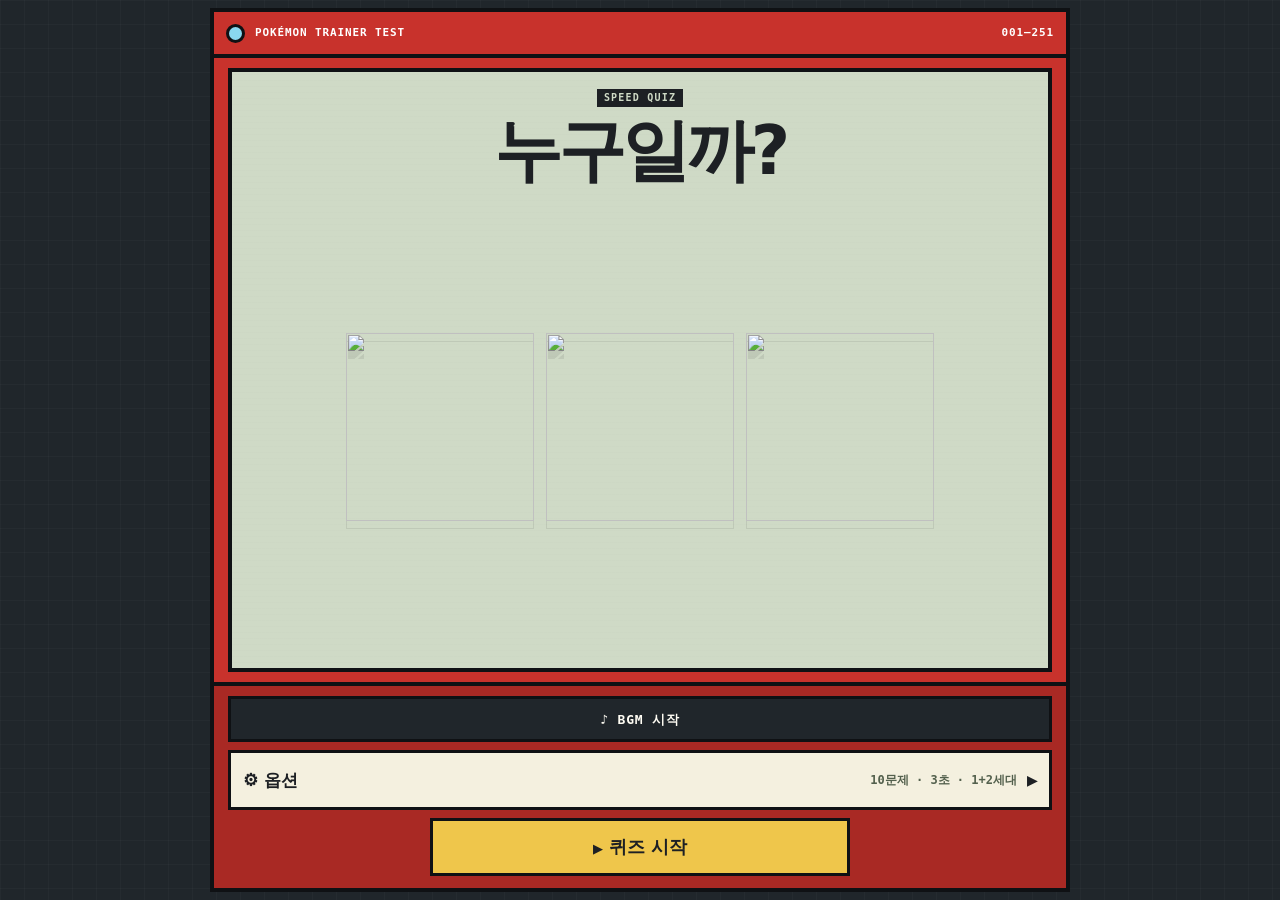
==== pokemon-quiz/index.html @ 943fb033 "Bust cache for collapsed result history" ====
<!doctype html>
<html lang="ko">
<head>
  <meta charset="utf-8" />
  <meta name="viewport" content="width=device-width, initial-scale=1, viewport-fit=cover" />
  <meta name="theme-color" content="#c8322c" />
  <meta name="apple-mobile-web-app-capable" content="yes" />
  <meta name="apple-mobile-web-app-status-bar-style" content="black-translucent" />
  <title>포켓몬 스피드 퀴즈</title>
  <link rel="preconnect" href="https://raw.githubusercontent.com" crossorigin />
  <link rel="stylesheet" href="./styles.css" />
  <style>
    .starter-stage { align-items: center; }
    .starter-stage img,
    .starter-stage .starter-main {
      width: min(28vw, 188px);
      height: min(28vw, 188px);
      max-height: none;
      object-fit: contain;
      object-position: center;
      flex: 0 0 auto;
      transition: opacity .28s ease, transform .28s ease, filter .28s ease;
    }
    .starter-stage img.is-swapping {
      opacity: .12;
      transform: translateY(8px) scale(.86);
      filter: drop-shadow(0 6px 0 rgba(26,32,44,.08));
    }
    .start-copy { padding-bottom: 8px; }

    .title-music-btn {
      width: 100%;
      min-height: 46px;
      margin: 0 0 12px;
      border: 3px solid #0f1114;
      border-radius: 0;
      background: #20262b;
      color: #fffdf4;
      font: 900 13px/1 ui-monospace, SFMono-Regular, Menlo, monospace;
      letter-spacing: .06em;
      cursor: pointer;
    }
    .title-music-btn.playing { background: #2d7045; color: #fff; }

    .game-options {
      border: 3px solid #0f1114;
      background: #f4f0df;
      margin: 0 0 12px;
    }
    .game-options > summary {
      list-style: none;
      min-height: 54px;
      display: grid;
      grid-template-columns: auto 1fr auto;
      align-items: center;
      gap: 10px;
      padding: 10px 12px;
      cursor: pointer;
      user-select: none;
      font-weight: 1000;
    }
    .game-options > summary::-webkit-details-marker { display: none; }
    .option-title { font-size: 17px; }
    .option-current {
      text-align: right;
      font: 900 12px/1.2 ui-monospace, SFMono-Regular, Menlo, monospace;
      color: #53604d;
    }
    .option-chevron {
      font-size: 13px;
      transition: transform .16s ease;
    }
    .game-options[open] .option-chevron { transform: rotate(90deg); }
    .options-body {
      border-top: 3px solid #0f1114;
      padding: 12px;
      background: #a92924;
    }
    .option-group + .option-group { margin-top: 13px; }
    .option-group .menu-label { margin-bottom: 8px; }

    .time-menu,
    .gen-menu {
      display: grid;
      grid-template-columns: repeat(3, 1fr);
      gap: 7px;
    }
    .time-btn,
    .gen-btn {
      min-height: 56px;
      border: 3px solid #0f1114;
      border-radius: 0;
      background: #f4f0df;
      color: #1d2024;
      cursor: pointer;
      font-weight: 900;
    }
    .time-btn strong,
    .gen-btn strong {
      display: block;
      font: 900 21px/1 ui-monospace, SFMono-Regular, Menlo, monospace;
      margin-bottom: 4px;
    }
    .time-btn span,
    .gen-btn span { font-size: 11px; }
    .time-btn.selected,
    .gen-btn.selected { background: #efc64b; }
    .time-btn.selected::before,
    .gen-btn.selected::before { content: "▶"; margin-right: 4px; font-size: 10px; }

    @media (max-width: 520px) {
      .starter-stage img,
      .starter-stage .starter-main {
        width: 29vw;
        height: 29vw;
      }
      .option-current { font-size: 10px; }
      .game-options > summary { padding-inline: 10px; }
      .gen-btn strong { font-size: 18px; }
    }
  </style>
</head>
<body>
  <main id="app" class="game-root">
    <section id="startScreen" class="scene start-scene active" aria-labelledby="gameTitle">
      <div class="start-panel">
        <div class="start-top">
          <span class="status-light" aria-hidden="true"></span>
          <span>POKÉMON TRAINER TEST</span>
          <span>001—251</span>
        </div>

        <div class="start-display">
          <div class="start-copy">
            <span class="eyebrow">SPEED QUIZ</span>
            <h1 id="gameTitle">누구일까?</h1>
          </div>

          <div class="starter-stage" aria-hidden="true">
            <img src="https://raw.githubusercontent.com/PokeAPI/sprites/master/sprites/pokemon/other/official-artwork/1.png" alt="" />
            <img class="starter-main" src="https://raw.githubusercontent.com/PokeAPI/sprites/master/sprites/pokemon/other/official-artwork/25.png" alt="" />
            <img src="https://raw.githubusercontent.com/PokeAPI/sprites/master/sprites/pokemon/other/official-artwork/152.png" alt="" />
          </div>
        </div>

        <div class="start-controls">
          <button id="titleMusicButton" class="title-music-btn" type="button" aria-pressed="false">♪ BGM 시작</button>

          <details id="gameOptions" class="game-options">
            <summary>
              <span class="option-title">⚙ 옵션</span>
              <span id="optionSummaryText" class="option-current">10문제 · 3초 · 1+2세대</span>
              <span class="option-chevron" aria-hidden="true">▶</span>
            </summary>

            <div class="options-body">
              <div class="option-group">
                <div class="menu-label">문제 수</div>
                <div id="countButtons" class="count-menu" role="radiogroup" aria-label="문제 수 선택">
                  <button class="count-btn" data-count="5" role="radio" aria-checked="false"><span>05</span>문제</button>
                  <button class="count-btn selected" data-count="10" role="radio" aria-checked="true"><span>10</span>문제</button>
                  <button class="count-btn" data-count="20" role="radio" aria-checked="false"><span>20</span>문제</button>
                  <button class="count-btn" data-count="30" role="radio" aria-checked="false"><span>30</span>문제</button>
                </div>
              </div>

              <div class="option-group">
                <div class="menu-label">제한 시간</div>
                <div id="timeButtons" class="time-menu" role="radiogroup" aria-label="문제당 제한 시간 선택">
                  <button class="time-btn selected" data-time="3" role="radio" aria-checked="true"><strong>03</strong><span>SEC</span></button>
                  <button class="time-btn" data-time="5" role="radio" aria-checked="false"><strong>05</strong><span>SEC</span></button>
                  <button class="time-btn" data-time="10" role="radio" aria-checked="false"><strong>10</strong><span>SEC</span></button>
                </div>
              </div>

              <div class="option-group">
                <div class="menu-label">출제 세대</div>
                <div id="generationButtons" class="gen-menu" role="radiogroup" aria-label="포켓몬 세대 선택">
                  <button class="gen-btn" data-gen="gen1" role="radio" aria-checked="false"><strong>1세대</strong><span>001—151</span></button>
                  <button class="gen-btn" data-gen="gen2" role="radio" aria-checked="false"><strong>2세대</strong><span>152—251</span></button>
                  <button class="gen-btn selected" data-gen="all" role="radio" aria-checked="true"><strong>전체</strong><span>001—251</span></button>
                </div>
              </div>
            </div>
          </details>

          <button id="startButton" class="start-btn"><span class="cursor">▶</span> 퀴즈 시작</button>
        </div>
      </div>
    </section>

    <section id="quizScreen" class="scene quiz-scene" aria-label="포켓몬 퀴즈">
      <div class="game-frame">
        <header class="hud">
          <button id="homeButton" class="hud-btn" aria-label="처음 화면으로">HOME</button>
          <div class="hud-center">
            <span class="hud-label">QUESTION</span>
            <strong><span id="questionNow">1</span>/<span id="questionTotal">10</span></strong>
          </div>
          <div class="hud-score">
            <span class="hud-label">SCORE</span>
            <strong id="scoreText">0</strong>
          </div>
          <button id="soundButton" class="hud-btn sound" aria-label="소리 끄기">♪ ON</button>
        </header>

        <div class="progress-line" aria-hidden="true"><div id="progressBar" class="progress-fill"></div></div>

        <div id="battleField" class="battle-stage">
          <div class="streak-line">STREAK <strong id="streakText">0</strong></div>

          <div id="pokemonCard" class="pokemon-stage" aria-live="polite">
            <div class="scan-grid" aria-hidden="true"></div>
            <div id="loadingBadge" class="loading-badge">SEARCHING...</div>
            <img id="pokemonImage" alt="문제 포켓몬" draggable="false" />
            <div id="sparkLayer" class="spark-layer" aria-hidden="true"></div>
            <div id="feedbackStamp" class="feedback-stamp" aria-live="assertive"></div>
          </div>

          <div class="timer-panel" aria-label="남은 시간">
            <span class="timer-caption">TIME</span>
            <div class="timer-track"><div id="timerBar" class="timer-bar"></div></div>
            <span id="timerNumber" class="timer-number" aria-live="off">3</span>
          </div>

          <div class="command-box">
            <div id="messageLine" class="message-line" aria-live="polite">포켓몬의 이름은?</div>
            <div id="answers" class="answer-menu" aria-label="정답 보기"></div>
          </div>
        </div>
      </div>
    </section>

    <section id="resultScreen" class="scene result-scene" aria-labelledby="resultTitle">
      <div class="result-panel">
        <div class="result-header">POKÉMON TRAINER TEST / RESULT</div>
        <div class="result-screen">
          <div id="resultBadge" class="result-rank">ACE TRAINER</div>
          <h2 id="resultTitle">퀴즈 완료!</h2>
          <div class="result-score"><strong id="finalScore">0</strong><span id="finalTotal">/10</span></div>
          <p id="resultMessage"></p>
          <div class="result-stats">
            <div><span>정답률</span><strong id="accuracyText">0%</strong></div>
            <div><span>최고 연속</span><strong id="bestStreakText">0</strong></div>
          </div>
        </div>
        <div class="result-actions">
          <button id="retryButton" class="menu-action primary"><span>▶</span> 한 번 더</button>
          <button id="changeCountButton" class="menu-action">옵션 바꾸기</button>
        </div>
      </div>
    </section>
  </main>

  <script src="./app.js"></script>
  <script src="./timer-config.js?v=1"></script>
  <script src="./image-load-fix.js?v=1"></script>
  <script src="./generation-config.js?v=4"></script>
  <script src="./viewport-fix.js?v=5"></script>
  <script src="./gesture-lock.js?v=2"></script>
  <script src="./result-history.js?v=2"></script>
  <script src="./sound-engine.js?v=3"></script>
  <script>
    (() => {
      const startScreen = document.getElementById('startScreen');
      const slots = [...document.querySelectorAll('.starter-stage img')];
      const base = 'https://raw.githubusercontent.com/PokeAPI/sprites/master/sprites/pokemon/other/official-artwork/';
      const spriteBase = 'https://raw.githubusercontent.com/PokeAPI/sprites/master/sprites/pokemon/';
      const pool = Array.from({ length: 251 }, (_, i) => i + 1);
      let deck = [];
      let cursor = 0;
      let slotIndex = 0;

      const shuffle = items => {
        const arr = [...items];
        for (let i = arr.length - 1; i > 0; i -= 1) {
          const j = Math.floor(Math.random() * (i + 1));
          [arr[i], arr[j]] = [arr[j], arr[i]];
        }
        return arr;
      };

      const refill = () => { deck = shuffle(pool); cursor = 0; };
      const nextId = excluded => {
        if (!deck.length || cursor >= deck.length) refill();
        for (let tries = 0; tries < 502; tries += 1) {
          if (cursor >= deck.length) refill();
          const id = deck[cursor++];
          if (!excluded.includes(id)) return id;
        }
        return pool.find(id => !excluded.includes(id)) || 25;
      };

      const applyPokemon = (img, id) => {
        img.dataset.pokemonId = String(id);
        img.dataset.fallback = '0';
        img.src = `${base}${id}.png`;
        img.onerror = () => {
          if (img.dataset.fallback === '1') return;
          img.dataset.fallback = '1';
          img.src = `${spriteBase}${id}.png`;
        };
      };

      refill();
      const initial = [];
      slots.forEach(img => {
        const id = nextId(initial);
        initial.push(id);
        applyPokemon(img, id);
      });

      setInterval(() => {
        if (!startScreen.classList.contains('active') || !slots.length) return;
        const img = slots[slotIndex % slots.length];
        slotIndex += 1;
        const excluded = slots.filter(slot => slot !== img).map(slot => Number(slot.dataset.pokemonId || 0));
        const id = nextId(excluded);
        img.classList.add('is-swapping');
        setTimeout(() => applyPokemon(img, id), 170);
        setTimeout(() => img.classList.remove('is-swapping'), 430);
      }, 2200);
    })();
  </script>
</body>
</html>
---- pokemon-quiz/styles.css ----
:root {
  --red: #c8322c;
  --red-dark: #8d221e;
  --ink: #1d2024;
  --cream: #f4f0df;
  --screen: #cfdac6;
  --screen-dark: #53604d;
  --yellow: #efc64b;
  --green: #2d7045;
  --blue: #315f91;
  --white: #fffdf4;
}

* { box-sizing: border-box; -webkit-tap-highlight-color: transparent; }
html, body { margin: 0; min-height: 100%; }
body {
  background: #1e2328;
  color: var(--ink);
  font-family: "Apple SD Gothic Neo", "Noto Sans KR", system-ui, -apple-system, sans-serif;
  overflow-x: hidden;
  overscroll-behavior: none;
}
button { font: inherit; }
button:focus-visible { outline: 3px solid var(--yellow); outline-offset: 3px; }

.game-root {
  min-height: 100dvh;
  display: grid;
  place-items: center;
  padding: max(10px, env(safe-area-inset-top)) 10px max(10px, env(safe-area-inset-bottom));
  background:
    linear-gradient(rgba(255,255,255,.025) 1px, transparent 1px),
    linear-gradient(90deg, rgba(255,255,255,.025) 1px, transparent 1px),
    #20262b;
  background-size: 24px 24px;
}

.scene { width: min(100%, 900px); display: none; }
.scene.active { display: block; animation: sceneIn .16s ease-out both; }
@keyframes sceneIn { from { opacity: 0; transform: translateY(4px); } to { opacity: 1; transform: none; } }

.start-panel,
.result-panel,
.game-frame {
  border: 4px solid #0f1114;
  background: var(--red);
  box-shadow: 0 8px 0 #0f1114;
}

.start-top,
.result-header {
  min-height: 46px;
  padding: 9px 12px;
  display: grid;
  grid-template-columns: auto 1fr auto;
  align-items: center;
  gap: 10px;
  border-bottom: 4px solid #0f1114;
  color: #fff;
  font: 800 11px/1.2 ui-monospace, SFMono-Regular, Menlo, monospace;
  letter-spacing: .08em;
}
.status-light { width: 19px; height: 19px; border: 3px solid #0f1114; border-radius: 50%; background: #8ad7ef; }

.start-display {
  margin: 14px;
  border: 4px solid #0f1114;
  background: var(--screen);
  position: relative;
  overflow: hidden;
}
.start-display::after,
.pokemon-stage::after,
.result-screen::after {
  content: "";
  position: absolute;
  inset: 0;
  pointer-events: none;
  opacity: .17;
  background: repeating-linear-gradient(0deg, transparent 0 5px, rgba(29,32,36,.12) 6px);
}

.start-copy { position: relative; z-index: 1; text-align: center; padding: 22px 16px 0; }
.eyebrow {
  display: inline-block;
  padding: 4px 7px;
  background: var(--ink);
  color: var(--screen);
  font: 900 10px/1 ui-monospace, SFMono-Regular, Menlo, monospace;
  letter-spacing: .12em;
}
.start-copy h1 { margin: 11px 0 4px; font-size: clamp(40px, 8vw, 68px); line-height: .98; letter-spacing: -.055em; }
.start-copy p { margin: 7px 0 0; font-size: clamp(15px, 2.8vw, 19px); }
.start-copy strong { color: var(--red-dark); }

.starter-stage {
  position: relative;
  z-index: 1;
  height: clamp(170px, 30vw, 245px);
  display: flex;
  align-items: end;
  justify-content: center;
  gap: clamp(0px, 1.5vw, 12px);
  padding: 0 8px 8px;
}
.starter-stage img { width: min(25vw, 170px); max-height: 180px; object-fit: contain; filter: drop-shadow(0 8px 0 rgba(29,32,36,.09)); }
.starter-stage .starter-main { width: min(31vw, 205px); max-height: 215px; }

.start-controls { border-top: 4px solid #0f1114; background: #a92924; padding: 14px; }
.menu-label { color: #fff; font-weight: 900; margin-bottom: 9px; }
.count-menu { display: grid; grid-template-columns: repeat(4, 1fr); gap: 7px; }
.count-btn {
  min-height: 60px;
  border: 3px solid #0f1114;
  border-radius: 0;
  background: var(--cream);
  box-shadow: none;
  color: var(--ink);
  cursor: pointer;
  font-weight: 900;
}
.count-btn span { display: block; font: 900 23px/1 ui-monospace, SFMono-Regular, Menlo, monospace; margin-bottom: 3px; }
.count-btn.selected { background: var(--yellow); }
.count-btn.selected::before { content: "▶"; margin-right: 4px; font-size: 10px; }

.start-btn,
.menu-action {
  min-height: 58px;
  border: 3px solid #0f1114;
  border-radius: 0;
  background: var(--cream);
  color: var(--ink);
  cursor: pointer;
  font-weight: 1000;
}
.start-btn { width: min(100%, 420px); display: block; margin: 14px auto 0; background: var(--yellow); font-size: 18px; }
.cursor { font-size: 12px; }

.quiz-scene { width: min(100%, 860px); }
.game-frame { padding: 9px; background: #b92e29; }
.hud {
  display: grid;
  grid-template-columns: 72px 1fr 92px 70px;
  gap: 6px;
  align-items: stretch;
}
.hud-btn,
.hud-center,
.hud-score {
  min-height: 44px;
  border: 3px solid #0f1114;
  background: var(--cream);
  color: var(--ink);
}
.hud-btn { cursor: pointer; font: 900 10px/1 ui-monospace, SFMono-Regular, Menlo, monospace; }
.hud-center,
.hud-score { display: flex; align-items: center; justify-content: space-between; padding: 5px 8px; gap: 8px; }
.hud-label { font: 900 8px/1 ui-monospace, SFMono-Regular, Menlo, monospace; letter-spacing: .08em; opacity: .7; }
.hud-center strong,
.hud-score strong { font: 900 18px/1 ui-monospace, SFMono-Regular, Menlo, monospace; }

.progress-line { height: 8px; border: 3px solid #0f1114; border-top: 0; background: #fff; overflow: hidden; }
.progress-fill { height: 100%; width: 0; background: var(--yellow); transition: width .14s linear; }

.battle-stage {
  position: relative;
  border: 4px solid #0f1114;
  border-top: 0;
  background: var(--cream);
  padding: 10px;
  overflow: hidden;
}
.battle-stage.question-in::before {
  content: "";
  position: absolute;
  z-index: 20;
  inset: 0;
  background: var(--screen);
  pointer-events: none;
  animation: questionWipe .22s steps(3, end) forwards;
}
@keyframes questionWipe { from { transform: translateX(0); } to { transform: translateX(105%); } }
.streak-line { font: 900 10px/1 ui-monospace, SFMono-Regular, Menlo, monospace; letter-spacing: .09em; margin: 0 0 6px; }
.streak-line strong { font-size: 15px; }

.pokemon-stage {
  position: relative;
  height: clamp(330px, 51vh, 510px);
  border: 4px solid #0f1114;
  background: var(--screen);
  overflow: hidden;
  display: grid;
  place-items: center;
}
.scan-grid {
  position: absolute;
  inset: 0;
  background-image:
    linear-gradient(rgba(83,96,77,.11) 1px, transparent 1px),
    linear-gradient(90deg, rgba(83,96,77,.11) 1px, transparent 1px);
  background-size: 32px 32px;
}
.scan-grid::before,
.scan-grid::after {
  content: "";
  position: absolute;
  width: 30px;
  height: 30px;
  border-color: var(--screen-dark);
  opacity: .6;
}
.scan-grid::before { left: 13px; top: 13px; border-left: 3px solid; border-top: 3px solid; }
.scan-grid::after { right: 13px; bottom: 13px; border-right: 3px solid; border-bottom: 3px solid; }

#pokemonImage {
  position: relative;
  z-index: 2;
  width: min(88%, 475px);
  height: 94%;
  object-fit: contain;
  opacity: 0;
  transform: translateY(14px) scale(.68);
  transform-origin: 50% 78%;
  filter: drop-shadow(0 15px 0 rgba(29,32,36,.08));
  user-select: none;
}
#pokemonImage.ready { animation: pokemonEnter .26s cubic-bezier(.2,1.15,.35,1) forwards; }
@keyframes pokemonEnter { 65% { opacity: 1; transform: translateY(-4px) scale(1.04); } 100% { opacity: 1; transform: none; } }

.loading-badge {
  position: absolute;
  z-index: 4;
  padding: 7px 9px;
  border: 2px solid #0f1114;
  background: var(--cream);
  font: 900 10px/1 ui-monospace, SFMono-Regular, Menlo, monospace;
  letter-spacing: .08em;
}
.loading-badge.hidden { display: none; }

.feedback-stamp {
  position: absolute;
  z-index: 7;
  left: 50%; top: 50%;
  opacity: 0;
  transform: translate(-50%,-50%) scale(.82);
  border: 4px solid currentColor;
  background: var(--cream);
  padding: 9px 15px;
  font-size: clamp(28px, 7vw, 50px);
  font-weight: 1000;
  white-space: nowrap;
}
.feedback-stamp.show { animation: feedbackPop .16s ease-out forwards; }
.feedback-stamp.correct { color: var(--green); }
.feedback-stamp.wrong { color: var(--red-dark); }
@keyframes feedbackPop { to { opacity: 1; transform: translate(-50%,-50%) scale(1); } }

.spark-layer { position: absolute; z-index: 6; inset: 0; pointer-events: none; }
.spark-layer.show::before,
.spark-layer.show::after {
  content: "✦  ✧  ✦";
  position: absolute;
  left: 50%; top: 42%;
  color: #fff8a6;
  font-size: clamp(34px, 8vw, 66px);
  letter-spacing: .35em;
  text-shadow: 2px 2px 0 var(--green);
  animation: spark .45s ease-out forwards;
}
.spark-layer.show::after { top: 58%; transform: translateX(-50%) rotate(180deg); animation-delay: .05s; }
@keyframes spark { from { opacity: 0; transform: translate(-50%,-50%) scale(.55) rotate(-7deg); } 45% { opacity: 1; } to { opacity: 0; transform: translate(-50%,-50%) scale(1.18) rotate(4deg); } }

.timer-panel { display: grid; grid-template-columns: 42px 1fr; gap: 7px; align-items: center; margin: 8px 0; }
.timer-caption { font: 900 9px/1 ui-monospace, SFMono-Regular, Menlo, monospace; letter-spacing: .08em; }
.timer-track { height: 16px; border: 3px solid #0f1114; background: #fff; overflow: hidden; }
.timer-bar { width: 100%; height: 100%; transform-origin: left; background: var(--green); }
.timer-bar.running { animation: timerDrain 3s linear forwards; }
.timer-bar.danger { background: var(--red); }
@keyframes timerDrain { from { transform: scaleX(1); } to { transform: scaleX(0); } }
.timer-number { position: absolute; width: 1px; height: 1px; overflow: hidden; clip: rect(0 0 0 0); clip-path: inset(50%); white-space: nowrap; }

.command-box { border: 4px solid #0f1114; background: #f8f4e6; }
.message-line {
  min-height: 39px;
  display: flex;
  align-items: center;
  padding: 7px 10px;
  border-bottom: 3px solid #0f1114;
  font-weight: 900;
  font-size: 14px;
}
.message-line.answer-reveal { color: var(--red-dark); }
.answer-menu { display: grid; grid-template-columns: repeat(2, 1fr); }
.answer-btn {
  position: relative;
  min-height: 66px;
  border: 0;
  border-right: 2px solid #0f1114;
  border-bottom: 2px solid #0f1114;
  border-radius: 0;
  background: #fffdf4;
  color: var(--ink);
  cursor: pointer;
  text-align: left;
  padding: 10px 12px 10px 48px;
  font-size: clamp(17px, 3.8vw, 23px);
  font-weight: 1000;
}
.answer-btn:nth-child(even) { border-right: 0; }
.answer-btn:nth-last-child(-n+2) { border-bottom: 0; }
.answer-btn::before {
  content: attr(data-key);
  position: absolute;
  left: 11px; top: 50%;
  transform: translateY(-50%);
  width: 25px; height: 25px;
  display: grid; place-items: center;
  border: 2px solid #0f1114;
  background: var(--cream);
  font: 900 11px/1 ui-monospace, SFMono-Regular, Menlo, monospace;
}
.answer-btn:not(:disabled):active,
.answer-btn.hovered { background: var(--yellow); }
.answer-btn:not(:disabled)::after { content: ""; }
.answer-btn:disabled { cursor: default; }
.answer-btn.correct { background: #d6eadb; }
.answer-btn.correct::before { background: var(--green); color: #fff; }
.answer-btn.wrong { background: #f2d5d1; }
.answer-btn.wrong::before { background: var(--red); color: #fff; }
.answer-btn.dimmed { color: #7d807f; background: #ece9df; }

.result-panel { max-width: 650px; margin: auto; }
.result-header { display: block; text-align: center; }
.result-screen {
  position: relative;
  margin: 14px;
  border: 4px solid #0f1114;
  background: var(--screen);
  padding: 30px 18px;
  text-align: center;
  overflow: hidden;
}
.result-rank { position: relative; z-index: 1; display: inline-block; padding: 5px 8px; background: var(--ink); color: var(--screen); font: 900 10px/1 ui-monospace, SFMono-Regular, Menlo, monospace; letter-spacing: .08em; }
.result-screen h2 { position: relative; z-index: 1; margin: 15px 0 5px; font-size: clamp(30px, 7vw, 48px); }
.result-score { position: relative; z-index: 1; display: flex; justify-content: center; align-items: baseline; gap: 6px; }
.result-score strong { color: var(--red-dark); font-size: clamp(64px, 17vw, 96px); line-height: 1; }
.result-score span { font-size: 22px; font-weight: 900; }
.result-screen p { position: relative; z-index: 1; font-weight: 800; }
.result-stats { position: relative; z-index: 1; display: grid; grid-template-columns: 1fr 1fr; border: 3px solid #0f1114; margin-top: 20px; background: rgba(255,255,255,.25); }
.result-stats > div { padding: 12px; }
.result-stats > div + div { border-left: 2px solid #0f1114; }
.result-stats span { display: block; font-size: 11px; font-weight: 800; }
.result-stats strong { display: block; font-size: 25px; margin-top: 3px; }
.result-actions { border-top: 4px solid #0f1114; background: #a92924; padding: 14px; display: grid; grid-template-columns: 1fr 1fr; gap: 8px; }
.menu-action.primary { background: var(--yellow); }

@media (max-width: 620px) {
  .game-root { padding-left: 0; padding-right: 0; }
  .scene { width: 100%; }
  .start-panel, .result-panel, .game-frame { border-left-width: 0; border-right-width: 0; box-shadow: none; }
  .hud { grid-template-columns: 58px 1fr 74px 58px; gap: 4px; }
  .hud-btn { font-size: 8px; }
  .hud-label { font-size: 7px; }
  .hud-center strong, .hud-score strong { font-size: 16px; }
  .battle-stage { padding: 7px; }
  .pokemon-stage { height: clamp(320px, 49vh, 445px); }
  #pokemonImage { width: 95%; height: 94%; }
  .answer-btn { min-height: 64px; padding-left: 43px; }
}

@media (max-width: 390px) {
  .count-menu { grid-template-columns: repeat(2, 1fr); }
  .pokemon-stage { height: 305px; }
  .answer-menu { grid-template-columns: 1fr; }
  .answer-btn { border-right: 0; border-bottom: 2px solid #0f1114 !important; }
  .answer-btn:last-child { border-bottom: 0 !important; }
}

@media (min-width: 900px) and (orientation: landscape) {
  .quiz-scene { max-width: 1000px; }
  .battle-stage {
    display: grid;
    grid-template-columns: minmax(0, 1.15fr) minmax(330px, .85fr);
    grid-template-rows: auto auto 1fr;
    gap: 8px 10px;
  }
  .streak-line { grid-column: 1 / 3; }
  .pokemon-stage { grid-column: 1; grid-row: 2 / 4; height: min(68vh, 610px); }
  .timer-panel { grid-column: 2; grid-row: 2; margin: 0; }
  .command-box { grid-column: 2; grid-row: 3; align-self: stretch; display: grid; grid-template-rows: auto 1fr; }
  .answer-menu { grid-template-columns: 1fr; }
  .answer-btn { border-right: 0; border-bottom: 2px solid #0f1114 !important; }
  .answer-btn:last-child { border-bottom: 0 !important; }
}
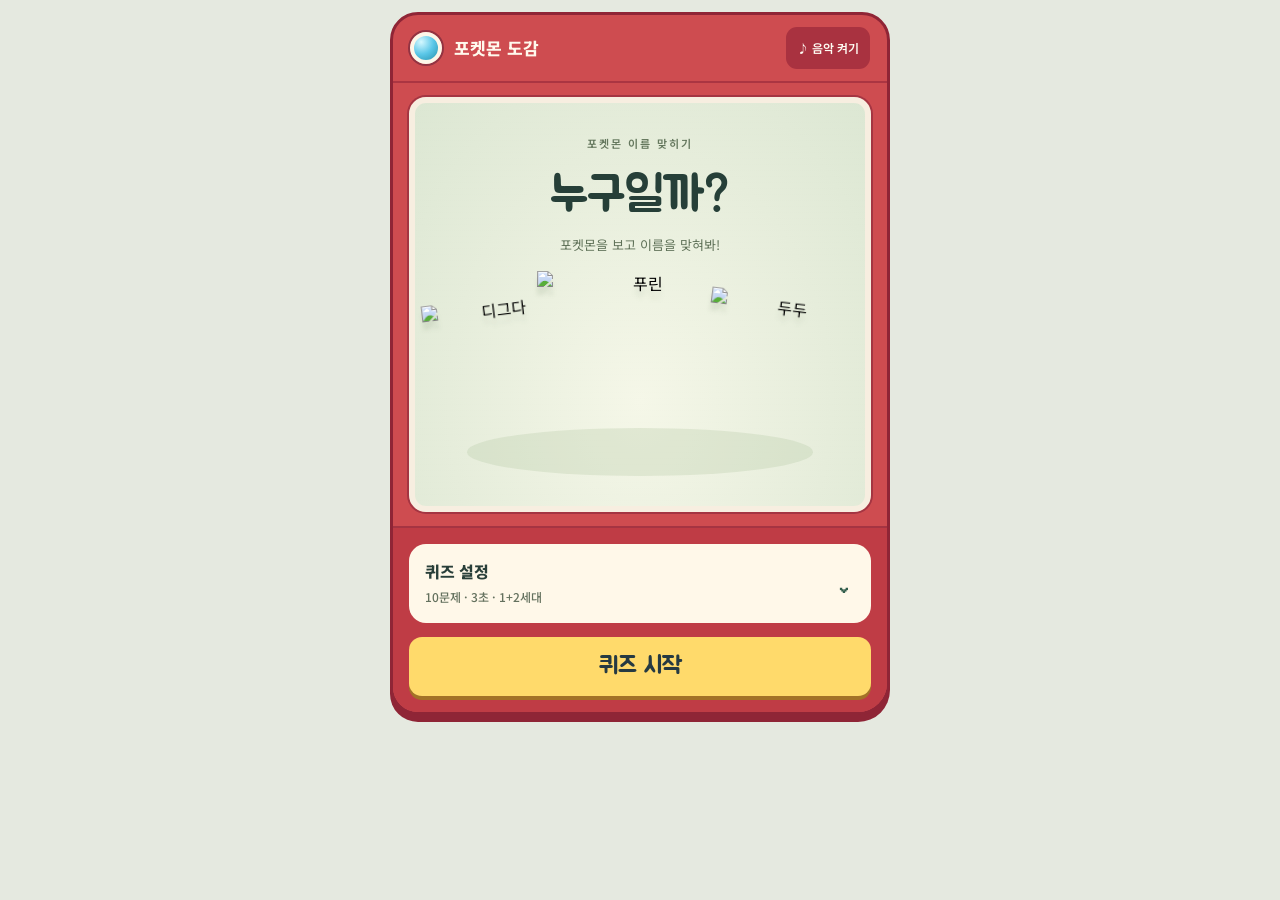
==== commit 7999edbc: "Apply approved Pokédex quiz design and result review flow" ====
--- a/pokemon-quiz/index.html
+++ b/pokemon-quiz/index.html
@@ -1,190 +1,82 @@
 <!doctype html>
 <html lang="ko">
 <head>
-  <meta charset="utf-8" />
-  <meta name="viewport" content="width=device-width, initial-scale=1, viewport-fit=cover" />
-  <meta name="theme-color" content="#c8322c" />
-  <meta name="apple-mobile-web-app-capable" content="yes" />
-  <meta name="apple-mobile-web-app-status-bar-style" content="black-translucent" />
-  <title>포켓몬 스피드 퀴즈</title>
-  <link rel="preconnect" href="https://raw.githubusercontent.com" crossorigin />
-  <link rel="stylesheet" href="./styles.css" />
-  <style>
-    .starter-stage { align-items: center; }
-    .starter-stage img,
-    .starter-stage .starter-main {
-      width: min(28vw, 188px);
-      height: min(28vw, 188px);
-      max-height: none;
-      object-fit: contain;
-      object-position: center;
-      flex: 0 0 auto;
-      transition: opacity .28s ease, transform .28s ease, filter .28s ease;
-    }
-    .starter-stage img.is-swapping {
-      opacity: .12;
-      transform: translateY(8px) scale(.86);
-      filter: drop-shadow(0 6px 0 rgba(26,32,44,.08));
-    }
-    .start-copy { padding-bottom: 8px; }
-
-    .title-music-btn {
-      width: 100%;
-      min-height: 46px;
-      margin: 0 0 12px;
-      border: 3px solid #0f1114;
-      border-radius: 0;
-      background: #20262b;
-      color: #fffdf4;
-      font: 900 13px/1 ui-monospace, SFMono-Regular, Menlo, monospace;
-      letter-spacing: .06em;
-      cursor: pointer;
-    }
-    .title-music-btn.playing { background: #2d7045; color: #fff; }
-
-    .game-options {
-      border: 3px solid #0f1114;
-      background: #f4f0df;
-      margin: 0 0 12px;
-    }
-    .game-options > summary {
-      list-style: none;
-      min-height: 54px;
-      display: grid;
-      grid-template-columns: auto 1fr auto;
-      align-items: center;
-      gap: 10px;
-      padding: 10px 12px;
-      cursor: pointer;
-      user-select: none;
-      font-weight: 1000;
-    }
-    .game-options > summary::-webkit-details-marker { display: none; }
-    .option-title { font-size: 17px; }
-    .option-current {
-      text-align: right;
-      font: 900 12px/1.2 ui-monospace, SFMono-Regular, Menlo, monospace;
-      color: #53604d;
-    }
-    .option-chevron {
-      font-size: 13px;
-      transition: transform .16s ease;
-    }
-    .game-options[open] .option-chevron { transform: rotate(90deg); }
-    .options-body {
-      border-top: 3px solid #0f1114;
-      padding: 12px;
-      background: #a92924;
-    }
-    .option-group + .option-group { margin-top: 13px; }
-    .option-group .menu-label { margin-bottom: 8px; }
-
-    .time-menu,
-    .gen-menu {
-      display: grid;
-      grid-template-columns: repeat(3, 1fr);
-      gap: 7px;
-    }
-    .time-btn,
-    .gen-btn {
-      min-height: 56px;
-      border: 3px solid #0f1114;
-      border-radius: 0;
-      background: #f4f0df;
-      color: #1d2024;
-      cursor: pointer;
-      font-weight: 900;
-    }
-    .time-btn strong,
-    .gen-btn strong {
-      display: block;
-      font: 900 21px/1 ui-monospace, SFMono-Regular, Menlo, monospace;
-      margin-bottom: 4px;
-    }
-    .time-btn span,
-    .gen-btn span { font-size: 11px; }
-    .time-btn.selected,
-    .gen-btn.selected { background: #efc64b; }
-    .time-btn.selected::before,
-    .gen-btn.selected::before { content: "▶"; margin-right: 4px; font-size: 10px; }
-
-    @media (max-width: 520px) {
-      .starter-stage img,
-      .starter-stage .starter-main {
-        width: 29vw;
-        height: 29vw;
-      }
-      .option-current { font-size: 10px; }
-      .game-options > summary { padding-inline: 10px; }
-      .gen-btn strong { font-size: 18px; }
-    }
-  </style>
+  <meta charset="utf-8">
+  <meta name="viewport" content="width=device-width, initial-scale=1, viewport-fit=cover">
+  <meta name="theme-color" content="#c74248">
+  <meta name="apple-mobile-web-app-capable" content="yes">
+  <meta name="apple-mobile-web-app-status-bar-style" content="default">
+  <meta name="description" content="1·2세대 포켓몬 사진을 보고 이름을 맞히는 포켓몬 도감 퀴즈.">
+  <title>누구일까? · 포켓몬 도감 퀴즈</title>
+  <link rel="preconnect" href="https://fonts.googleapis.com">
+  <link rel="preconnect" href="https://fonts.gstatic.com" crossorigin>
+  <link rel="preconnect" href="https://cdn.jsdelivr.net" crossorigin>
+  <link rel="stylesheet" href="./pokedex.css?v=20261017">
 </head>
 <body>
+  <!-- POKEDEX_UI_20261017 -->
   <main id="app" class="game-root">
     <section id="startScreen" class="scene start-scene active" aria-labelledby="gameTitle">
       <div class="start-panel">
-        <div class="start-top">
-          <span class="status-light" aria-hidden="true"></span>
-          <span>POKÉMON TRAINER TEST</span>
-          <span>001—251</span>
-        </div>
+        <div class="start-top"><span class="status-light" aria-hidden="true"></span><span class="dex-brand">포켓몬 도감</span><button id="titleMusicButton" class="cursor-interaction title-music-btn" type="button" aria-pressed="false">♪ 음악 켜기</button></div>
 
         <div class="start-display">
           <div class="start-copy">
-            <span class="eyebrow">SPEED QUIZ</span>
-            <h1 id="gameTitle">누구일까?</h1>
+            <span class="eyebrow">포켓몬 이름 맞히기</span>
+            <h1 id="gameTitle">누구일까?</h1><p>포켓몬을 보고 이름을 맞혀봐!</p>
           </div>
 
-          <div class="starter-stage" aria-hidden="true">
-            <img src="https://raw.githubusercontent.com/PokeAPI/sprites/master/sprites/pokemon/other/official-artwork/1.png" alt="" />
-            <img class="starter-main" src="https://raw.githubusercontent.com/PokeAPI/sprites/master/sprites/pokemon/other/official-artwork/25.png" alt="" />
-            <img src="https://raw.githubusercontent.com/PokeAPI/sprites/master/sprites/pokemon/other/official-artwork/152.png" alt="" />
-          </div>
+          <div class="starter-stage dex-hero" role="group" aria-label="포켓몬을 누르면 반응해">
+  <button type="button" class="hero-slot hero-left cursor-interaction" aria-label="왼쪽 포켓몬"><img alt="" width="150" height="150" /></button>
+  <button type="button" class="hero-slot hero-center cursor-interaction" aria-label="가운데 포켓몬"><img alt="" width="210" height="210" /></button>
+  <button type="button" class="hero-slot hero-right cursor-interaction" aria-label="오른쪽 포켓몬"><img alt="" width="150" height="150" /></button>
+</div>
+
         </div>
 
         <div class="start-controls">
-          <button id="titleMusicButton" class="title-music-btn" type="button" aria-pressed="false">♪ BGM 시작</button>
+          
 
           <details id="gameOptions" class="game-options">
-            <summary>
-              <span class="option-title">⚙ 옵션</span>
-              <span id="optionSummaryText" class="option-current">10문제 · 3초 · 1+2세대</span>
-              <span class="option-chevron" aria-hidden="true">▶</span>
-            </summary>
+            <summary class="cursor-interaction">
+  <span class="settings-heading">퀴즈 설정</span>
+  <span class="option-chevron" aria-hidden="true">⌄</span>
+  <span id="optionSummaryText" class="settings-summary" aria-live="polite">10문제 · 3초 · 1+2세대</span>
+</summary>
+
 
             <div class="options-body">
               <div class="option-group">
                 <div class="menu-label">문제 수</div>
                 <div id="countButtons" class="count-menu" role="radiogroup" aria-label="문제 수 선택">
-                  <button class="count-btn" data-count="5" role="radio" aria-checked="false"><span>05</span>문제</button>
-                  <button class="count-btn selected" data-count="10" role="radio" aria-checked="true"><span>10</span>문제</button>
-                  <button class="count-btn" data-count="20" role="radio" aria-checked="false"><span>20</span>문제</button>
-                  <button class="count-btn" data-count="30" role="radio" aria-checked="false"><span>30</span>문제</button>
+                  <button class="cursor-interaction count-btn" data-count="5" role="radio" aria-checked="false"><span>5</span>문제</button>
+                  <button class="cursor-interaction count-btn selected" data-count="10" role="radio" aria-checked="true"><span>10</span>문제</button>
+                  <button class="cursor-interaction count-btn" data-count="20" role="radio" aria-checked="false"><span>20</span>문제</button>
+                  <button class="cursor-interaction count-btn" data-count="30" role="radio" aria-checked="false"><span>30</span>문제</button>
                 </div>
               </div>
 
               <div class="option-group">
                 <div class="menu-label">제한 시간</div>
                 <div id="timeButtons" class="time-menu" role="radiogroup" aria-label="문제당 제한 시간 선택">
-                  <button class="time-btn selected" data-time="3" role="radio" aria-checked="true"><strong>03</strong><span>SEC</span></button>
-                  <button class="time-btn" data-time="5" role="radio" aria-checked="false"><strong>05</strong><span>SEC</span></button>
-                  <button class="time-btn" data-time="10" role="radio" aria-checked="false"><strong>10</strong><span>SEC</span></button>
+                  <button class="cursor-interaction time-btn selected" data-time="3" role="radio" aria-checked="true">3초</button>
+                  <button class="cursor-interaction time-btn" data-time="5" role="radio" aria-checked="false">5초</button>
+                  <button class="cursor-interaction time-btn" data-time="10" role="radio" aria-checked="false">10초</button>
                 </div>
               </div>
 
               <div class="option-group">
-                <div class="menu-label">출제 세대</div>
+                <div class="menu-label">출제 범위</div>
                 <div id="generationButtons" class="gen-menu" role="radiogroup" aria-label="포켓몬 세대 선택">
-                  <button class="gen-btn" data-gen="gen1" role="radio" aria-checked="false"><strong>1세대</strong><span>001—151</span></button>
-                  <button class="gen-btn" data-gen="gen2" role="radio" aria-checked="false"><strong>2세대</strong><span>152—251</span></button>
-                  <button class="gen-btn selected" data-gen="all" role="radio" aria-checked="true"><strong>전체</strong><span>001—251</span></button>
+                  <button class="cursor-interaction gen-btn" data-gen="gen1" role="radio" aria-checked="false">1세대</button>
+                  <button class="cursor-interaction gen-btn" data-gen="gen2" role="radio" aria-checked="false">2세대</button>
+                  <button class="cursor-interaction gen-btn selected" data-gen="all" role="radio" aria-checked="true">1+2세대</button>
                 </div>
               </div>
             </div>
           </details>
 
-          <button id="startButton" class="start-btn"><span class="cursor">▶</span> 퀴즈 시작</button>
+          <button id="startButton" class="cursor-interaction start-btn"><span class="cursor">▶</span> 퀴즈 시작</button>
         </div>
       </div>
     </section>
@@ -192,39 +84,39 @@
     <section id="quizScreen" class="scene quiz-scene" aria-label="포켓몬 퀴즈">
       <div class="game-frame">
         <header class="hud">
-          <button id="homeButton" class="hud-btn" aria-label="처음 화면으로">HOME</button>
+          <button id="homeButton" class="cursor-interaction hud-btn" aria-label="처음 화면으로">처음</button>
           <div class="hud-center">
-            <span class="hud-label">QUESTION</span>
+            <span class="hud-label">문제</span>
             <strong><span id="questionNow">1</span>/<span id="questionTotal">10</span></strong>
           </div>
           <div class="hud-score">
-            <span class="hud-label">SCORE</span>
+            <span class="hud-label">정답</span>
             <strong id="scoreText">0</strong>
           </div>
-          <button id="soundButton" class="hud-btn sound" aria-label="소리 끄기">♪ ON</button>
+          <button id="soundButton" class="cursor-interaction hud-btn sound" aria-label="소리 끄기">♪ ON</button>
         </header>
 
         <div class="progress-line" aria-hidden="true"><div id="progressBar" class="progress-fill"></div></div>
 
         <div id="battleField" class="battle-stage">
-          <div class="streak-line">STREAK <strong id="streakText">0</strong></div>
+          <div class="streak-line">연속 정답 <strong id="streakText">0</strong></div>
 
           <div id="pokemonCard" class="pokemon-stage" aria-live="polite">
             <div class="scan-grid" aria-hidden="true"></div>
-            <div id="loadingBadge" class="loading-badge">SEARCHING...</div>
+            <div id="loadingBadge" class="loading-badge">포켓몬을 찾는 중…</div>
             <img id="pokemonImage" alt="문제 포켓몬" draggable="false" />
             <div id="sparkLayer" class="spark-layer" aria-hidden="true"></div>
             <div id="feedbackStamp" class="feedback-stamp" aria-live="assertive"></div>
           </div>
 
           <div class="timer-panel" aria-label="남은 시간">
-            <span class="timer-caption">TIME</span>
+            <span class="timer-caption">남은 시간</span>
             <div class="timer-track"><div id="timerBar" class="timer-bar"></div></div>
             <span id="timerNumber" class="timer-number" aria-live="off">3</span>
           </div>
 
           <div class="command-box">
-            <div id="messageLine" class="message-line" aria-live="polite">포켓몬의 이름은?</div>
+            <div id="messageLine" class="message-line" aria-live="polite">이 포켓몬의 이름은?</div>
             <div id="answers" class="answer-menu" aria-label="정답 보기"></div>
           </div>
         </div>
@@ -233,9 +125,9 @@
 
     <section id="resultScreen" class="scene result-scene" aria-labelledby="resultTitle">
       <div class="result-panel">
-        <div class="result-header">POKÉMON TRAINER TEST / RESULT</div>
+        
         <div class="result-screen">
-          <div id="resultBadge" class="result-rank">ACE TRAINER</div>
+          <span id="resultBadge" hidden></span>
           <h2 id="resultTitle">퀴즈 완료!</h2>
           <div class="result-score"><strong id="finalScore">0</strong><span id="finalTotal">/10</span></div>
           <p id="resultMessage"></p>
@@ -244,83 +136,28 @@
             <div><span>최고 연속</span><strong id="bestStreakText">0</strong></div>
           </div>
         </div>
-        <div class="result-actions">
-          <button id="retryButton" class="menu-action primary"><span>▶</span> 한 번 더</button>
-          <button id="changeCountButton" class="menu-action">옵션 바꾸기</button>
+        <section class="dex-review" aria-labelledby="reviewTitle">
+  <div class="dex-review-heading"><h3 id="reviewTitle">문제별 결과</h3><span id="reviewCount">0문제</span></div>
+  <div class="dex-review-filters" role="group" aria-label="문제 결과 필터">
+    <button type="button" class="cursor-interaction" data-review-filter="all" aria-pressed="true">전체</button>
+    <button type="button" class="cursor-interaction" data-review-filter="correct" aria-pressed="false">맞힌 문제</button>
+    <button type="button" class="cursor-interaction" data-review-filter="wrong" aria-pressed="false">틀린 문제</button>
+  </div>
+  <div id="reviewList" class="dex-review-list" aria-live="polite"></div>
+  <div class="dex-review-pages">
+    <button id="reviewPrevious" type="button" class="cursor-interaction" aria-label="이전 문제 목록">이전</button>
+    <span id="reviewPage" aria-live="polite">0 / 0</span>
+    <button id="reviewNext" type="button" class="cursor-interaction" aria-label="다음 문제 목록">다음</button>
+  </div>
+</section>
+
+<div class="result-actions">
+          <button id="retryButton" class="cursor-interaction menu-action primary">처음으로</button>
+          <button hidden id="changeCountButton" class="cursor-interaction menu-action">옵션 바꾸기</button>
         </div>
       </div>
     </section>
   </main>
-
-  <script src="./app.js"></script>
-  <script src="./timer-config.js?v=1"></script>
-  <script src="./image-load-fix.js?v=1"></script>
-  <script src="./generation-config.js?v=4"></script>
-  <script src="./viewport-fix.js?v=5"></script>
-  <script src="./gesture-lock.js?v=2"></script>
-  <script src="./result-history.js?v=2"></script>
-  <script src="./sound-engine.js?v=3"></script>
-  <script>
-    (() => {
-      const startScreen = document.getElementById('startScreen');
-      const slots = [...document.querySelectorAll('.starter-stage img')];
-      const base = 'https://raw.githubusercontent.com/PokeAPI/sprites/master/sprites/pokemon/other/official-artwork/';
-      const spriteBase = 'https://raw.githubusercontent.com/PokeAPI/sprites/master/sprites/pokemon/';
-      const pool = Array.from({ length: 251 }, (_, i) => i + 1);
-      let deck = [];
-      let cursor = 0;
-      let slotIndex = 0;
-
-      const shuffle = items => {
-        const arr = [...items];
-        for (let i = arr.length - 1; i > 0; i -= 1) {
-          const j = Math.floor(Math.random() * (i + 1));
-          [arr[i], arr[j]] = [arr[j], arr[i]];
-        }
-        return arr;
-      };
-
-      const refill = () => { deck = shuffle(pool); cursor = 0; };
-      const nextId = excluded => {
-        if (!deck.length || cursor >= deck.length) refill();
-        for (let tries = 0; tries < 502; tries += 1) {
-          if (cursor >= deck.length) refill();
-          const id = deck[cursor++];
-          if (!excluded.includes(id)) return id;
-        }
-        return pool.find(id => !excluded.includes(id)) || 25;
-      };
-
-      const applyPokemon = (img, id) => {
-        img.dataset.pokemonId = String(id);
-        img.dataset.fallback = '0';
-        img.src = `${base}${id}.png`;
-        img.onerror = () => {
-          if (img.dataset.fallback === '1') return;
-          img.dataset.fallback = '1';
-          img.src = `${spriteBase}${id}.png`;
-        };
-      };
-
-      refill();
-      const initial = [];
-      slots.forEach(img => {
-        const id = nextId(initial);
-        initial.push(id);
-        applyPokemon(img, id);
-      });
-
-      setInterval(() => {
-        if (!startScreen.classList.contains('active') || !slots.length) return;
-        const img = slots[slotIndex % slots.length];
-        slotIndex += 1;
-        const excluded = slots.filter(slot => slot !== img).map(slot => Number(slot.dataset.pokemonId || 0));
-        const id = nextId(excluded);
-        img.classList.add('is-swapping');
-        setTimeout(() => applyPokemon(img, id), 170);
-        setTimeout(() => img.classList.remove('is-swapping'), 430);
-      }, 2200);
-    })();
-  </script>
+  <script src="./pokedex.js?v=20261017" defer></script>
 </body>
-</html>+</html>
--- a/pokemon-quiz/pokedex.css
+++ b/pokemon-quiz/pokedex.css
@@ -0,0 +1,769 @@
+@import url('https://fonts.googleapis.com/css2?family=Jua&family=Noto+Sans+KR:wght@400;500;600;700;800&display=swap');
+html { color-scheme: light; background: #e5e9e0; }
+html, body { margin: 0; min-height: 100%; width: 100%; }
+body { color: #263a42; background: #e5e9e0; padding: env(safe-area-inset-top) env(safe-area-inset-right) env(safe-area-inset-bottom) env(safe-area-inset-left); overscroll-behavior-y: none; }
+button, summary { -webkit-tap-highlight-color: transparent; cursor: pointer; }
+button:disabled { cursor: default; }
+button:focus-visible, summary:focus-visible { outline: 3px solid #327c9a; outline-offset: 3px; }
+#app button { -webkit-user-select: none; user-select: none; }
+@media (min-width: 640px) { #app.game-root { padding-top: 24px; padding-bottom: 32px; } }
+
+
+
+#app{
+  --red: #c8322c;
+  --red-dark: #8d221e;
+  --ink: #1d2024;
+  --cream: #f4f0df;
+  --screen: #cfdac6;
+  --screen-dark: #53604d;
+  --yellow: #efc64b;
+  --green: #2d7045;
+  --blue: #315f91;
+  --white: #fffdf4;
+}
+#app *{ box-sizing: border-box; -webkit-tap-highlight-color: transparent; }
+#app,#app{ margin: 0; min-height: 100%; }
+#app{
+  background: #1e2328;
+  color: var(--ink);
+  font-family: "Apple SD Gothic Neo", "Noto Sans KR", system-ui, -apple-system, sans-serif;
+  overflow-x: hidden;
+  overscroll-behavior: none;
+}
+#app button{ font: inherit; }
+#app button:focus-visible{ outline: 3px solid var(--yellow); outline-offset: 3px; }
+#app .game-root{
+  min-height: 100dvh;
+  display: grid;
+  place-items: center;
+  padding: max(10px, env(safe-area-inset-top)) 10px max(10px, env(safe-area-inset-bottom));
+  background:
+    linear-gradient(rgba(255,255,255,.025) 1px, transparent 1px),
+    linear-gradient(90deg, rgba(255,255,255,.025) 1px, transparent 1px),
+    #20262b;
+  background-size: 24px 24px;
+}
+#app .scene{ width: min(100%, 900px); display: none; }
+#app .scene.active{ display: block; animation: sceneIn .16s ease-out both; }
+@keyframes sceneIn{ from { opacity: 0; transform: translateY(4px); } to { opacity: 1; transform: none; } }
+#app .start-panel,#app .result-panel,#app .game-frame{
+  border: 4px solid #0f1114;
+  background: var(--red);
+  box-shadow: 0 8px 0 #0f1114;
+}
+#app .start-top,#app .result-header{
+  min-height: 46px;
+  padding: 9px 12px;
+  display: grid;
+  grid-template-columns: auto 1fr auto;
+  align-items: center;
+  gap: 10px;
+  border-bottom: 4px solid #0f1114;
+  color: #fff;
+  font: 800 11px/1.2 ui-monospace, SFMono-Regular, Menlo, monospace;
+  letter-spacing: .08em;
+}
+#app .status-light{ width: 19px; height: 19px; border: 3px solid #0f1114; border-radius: 50%; background: #8ad7ef; }
+#app .start-display{
+  margin: 14px;
+  border: 4px solid #0f1114;
+  background: var(--screen);
+  position: relative;
+  overflow: hidden;
+}
+#app .start-display::after,#app .pokemon-stage::after,#app .result-screen::after{
+  content: "";
+  position: absolute;
+  inset: 0;
+  pointer-events: none;
+  opacity: .17;
+  background: repeating-linear-gradient(0deg, transparent 0 5px, rgba(29,32,36,.12) 6px);
+}
+#app .start-copy{ position: relative; z-index: 1; text-align: center; padding: 22px 16px 0; }
+#app .eyebrow{
+  display: inline-block;
+  padding: 4px 7px;
+  background: var(--ink);
+  color: var(--screen);
+  font: 900 10px/1 ui-monospace, SFMono-Regular, Menlo, monospace;
+  letter-spacing: .12em;
+}
+#app .start-copy h1{ margin: 11px 0 4px; font-size: clamp(40px, 8vw, 68px); line-height: .98; letter-spacing: -.055em; }
+#app .start-copy p{ margin: 7px 0 0; font-size: clamp(15px, 2.8vw, 19px); }
+#app .start-copy strong{ color: var(--red-dark); }
+#app .starter-stage{
+  position: relative;
+  z-index: 1;
+  height: clamp(170px, 30vw, 245px);
+  display: flex;
+  align-items: end;
+  justify-content: center;
+  gap: clamp(0px, 1.5vw, 12px);
+  padding: 0 8px 8px;
+}
+#app .starter-stage img{ width: min(25vw, 170px); max-height: 180px; object-fit: contain; filter: drop-shadow(0 8px 0 rgba(29,32,36,.09)); }
+#app .starter-stage .starter-main{ width: min(31vw, 205px); max-height: 215px; }
+#app .start-controls{ border-top: 4px solid #0f1114; background: #a92924; padding: 14px; }
+#app .menu-label{ color: #fff; font-weight: 900; margin-bottom: 9px; }
+#app .count-menu{ display: grid; grid-template-columns: repeat(4, 1fr); gap: 7px; }
+#app .count-btn{
+  min-height: 60px;
+  border: 3px solid #0f1114;
+  border-radius: 0;
+  background: var(--cream);
+  box-shadow: none;
+  color: var(--ink);
+  
+  font-weight: 900;
+}
+#app .count-btn span{ display: block; font: 900 23px/1 ui-monospace, SFMono-Regular, Menlo, monospace; margin-bottom: 3px; }
+#app .count-btn.selected{ background: var(--yellow); }
+#app .count-btn.selected::before{ content: "▶"; margin-right: 4px; font-size: 10px; }
+#app .start-btn,#app .menu-action{
+  min-height: 58px;
+  border: 3px solid #0f1114;
+  border-radius: 0;
+  background: var(--cream);
+  color: var(--ink);
+  
+  font-weight: 1000;
+}
+#app .start-btn{ width: min(100%, 420px); display: block; margin: 14px auto 0; background: var(--yellow); font-size: 18px; }
+#app .cursor{ font-size: 12px; }
+#app .quiz-scene{ width: min(100%, 860px); }
+#app .game-frame{ padding: 9px; background: #b92e29; }
+#app .hud{
+  display: grid;
+  grid-template-columns: 72px 1fr 92px 70px;
+  gap: 6px;
+  align-items: stretch;
+}
+#app .hud-btn,#app .hud-center,#app .hud-score{
+  min-height: 44px;
+  border: 3px solid #0f1114;
+  background: var(--cream);
+  color: var(--ink);
+}
+#app .hud-btn{  font: 900 10px/1 ui-monospace, SFMono-Regular, Menlo, monospace; }
+#app .hud-center,#app .hud-score{ display: flex; align-items: center; justify-content: space-between; padding: 5px 8px; gap: 8px; }
+#app .hud-label{ font: 900 8px/1 ui-monospace, SFMono-Regular, Menlo, monospace; letter-spacing: .08em; opacity: .7; }
+#app .hud-center strong,#app .hud-score strong{ font: 900 18px/1 ui-monospace, SFMono-Regular, Menlo, monospace; }
+#app .progress-line{ height: 8px; border: 3px solid #0f1114; border-top: 0; background: #fff; overflow: hidden; }
+#app .progress-fill{ height: 100%; width: 0; background: var(--yellow); transition: width .14s linear; }
+#app .battle-stage{
+  position: relative;
+  border: 4px solid #0f1114;
+  border-top: 0;
+  background: var(--cream);
+  padding: 10px;
+  overflow: hidden;
+}
+#app .battle-stage.question-in::before{
+  content: "";
+  position: absolute;
+  z-index: 20;
+  inset: 0;
+  background: var(--screen);
+  pointer-events: none;
+  animation: questionWipe .22s steps(3, end) forwards;
+}
+@keyframes questionWipe{ from { transform: translateX(0); } to { transform: translateX(105%); } }
+#app .streak-line{ font: 900 10px/1 ui-monospace, SFMono-Regular, Menlo, monospace; letter-spacing: .09em; margin: 0 0 6px; }
+#app .streak-line strong{ font-size: 15px; }
+#app .pokemon-stage{
+  position: relative;
+  height: clamp(330px, 51vh, 510px);
+  border: 4px solid #0f1114;
+  background: var(--screen);
+  overflow: hidden;
+  display: grid;
+  place-items: center;
+}
+#app .scan-grid{
+  position: absolute;
+  inset: 0;
+  background-image:
+    linear-gradient(rgba(83,96,77,.11) 1px, transparent 1px),
+    linear-gradient(90deg, rgba(83,96,77,.11) 1px, transparent 1px);
+  background-size: 32px 32px;
+}
+#app .scan-grid::before,#app .scan-grid::after{
+  content: "";
+  position: absolute;
+  width: 30px;
+  height: 30px;
+  border-color: var(--screen-dark);
+  opacity: .6;
+}
+#app .scan-grid::before{ left: 13px; top: 13px; border-left: 3px solid; border-top: 3px solid; }
+#app .scan-grid::after{ right: 13px; bottom: 13px; border-right: 3px solid; border-bottom: 3px solid; }
+#app #pokemonImage{
+  position: relative;
+  z-index: 2;
+  width: min(88%, 475px);
+  height: 94%;
+  object-fit: contain;
+  opacity: 0;
+  transform: translateY(14px) scale(.68);
+  transform-origin: 50% 78%;
+  filter: drop-shadow(0 15px 0 rgba(29,32,36,.08));
+  user-select: none;
+}
+#app #pokemonImage.ready{ animation: pokemonEnter .26s cubic-bezier(.2,1.15,.35,1) forwards; }
+@keyframes pokemonEnter{ 65% { opacity: 1; transform: translateY(-4px) scale(1.04); } 100% { opacity: 1; transform: none; } }
+#app .loading-badge{
+  position: absolute;
+  z-index: 4;
+  padding: 7px 9px;
+  border: 2px solid #0f1114;
+  background: var(--cream);
+  font: 900 10px/1 ui-monospace, SFMono-Regular, Menlo, monospace;
+  letter-spacing: .08em;
+}
+#app .loading-badge.hidden{ display: none; }
+#app .feedback-stamp{
+  position: absolute;
+  z-index: 7;
+  left: 50%; top: 50%;
+  opacity: 0;
+  transform: translate(-50%,-50%) scale(.82);
+  border: 4px solid currentColor;
+  background: var(--cream);
+  padding: 9px 15px;
+  font-size: clamp(28px, 7vw, 50px);
+  font-weight: 1000;
+  white-space: nowrap;
+}
+#app .feedback-stamp.show{ animation: feedbackPop .16s ease-out forwards; }
+#app .feedback-stamp.correct{ color: var(--green); }
+#app .feedback-stamp.wrong{ color: var(--red-dark); }
+@keyframes feedbackPop{ to { opacity: 1; transform: translate(-50%,-50%) scale(1); } }
+#app .spark-layer{ position: absolute; z-index: 6; inset: 0; pointer-events: none; }
+#app .spark-layer.show::before,#app .spark-layer.show::after{
+  content: "✦  ✧  ✦";
+  position: absolute;
+  left: 50%; top: 42%;
+  color: #fff8a6;
+  font-size: clamp(34px, 8vw, 66px);
+  letter-spacing: .35em;
+  text-shadow: 2px 2px 0 var(--green);
+  animation: spark .45s ease-out forwards;
+}
+#app .spark-layer.show::after{ top: 58%; transform: translateX(-50%) rotate(180deg); animation-delay: .05s; }
+@keyframes spark{ from { opacity: 0; transform: translate(-50%,-50%) scale(.55) rotate(-7deg); } 45% { opacity: 1; } to { opacity: 0; transform: translate(-50%,-50%) scale(1.18) rotate(4deg); } }
+#app .timer-panel{ display: grid; grid-template-columns: 42px 1fr; gap: 7px; align-items: center; margin: 8px 0; }
+#app .timer-caption{ font: 900 9px/1 ui-monospace, SFMono-Regular, Menlo, monospace; letter-spacing: .08em; }
+#app .timer-track{ height: 16px; border: 3px solid #0f1114; background: #fff; overflow: hidden; }
+#app .timer-bar{ width: 100%; height: 100%; transform-origin: left; background: var(--green); }
+#app .timer-bar.running{ animation: timerDrain 3s linear forwards; }
+#app .timer-bar.danger{ background: var(--red); }
+@keyframes timerDrain{ from { transform: scaleX(1); } to { transform: scaleX(0); } }
+#app .timer-number{ position: absolute; width: 1px; height: 1px; overflow: hidden; clip: rect(0 0 0 0); clip-path: inset(50%); white-space: nowrap; }
+#app .command-box{ border: 4px solid #0f1114; background: #f8f4e6; }
+#app .message-line{
+  min-height: 39px;
+  display: flex;
+  align-items: center;
+  padding: 7px 10px;
+  border-bottom: 3px solid #0f1114;
+  font-weight: 900;
+  font-size: 14px;
+}
+#app .message-line.answer-reveal{ color: var(--red-dark); }
+#app .answer-menu{ display: grid; grid-template-columns: repeat(2, 1fr); }
+#app .answer-btn{
+  position: relative;
+  min-height: 66px;
+  border: 0;
+  border-right: 2px solid #0f1114;
+  border-bottom: 2px solid #0f1114;
+  border-radius: 0;
+  background: #fffdf4;
+  color: var(--ink);
+  
+  text-align: left;
+  padding: 10px 12px 10px 48px;
+  font-size: clamp(17px, 3.8vw, 23px);
+  font-weight: 1000;
+}
+#app .answer-btn:nth-child(even){ border-right: 0; }
+#app .answer-btn:nth-last-child(-n+2){ border-bottom: 0; }
+#app .answer-btn::before{
+  content: attr(data-key);
+  position: absolute;
+  left: 11px; top: 50%;
+  transform: translateY(-50%);
+  width: 25px; height: 25px;
+  display: grid; place-items: center;
+  border: 2px solid #0f1114;
+  background: var(--cream);
+  font: 900 11px/1 ui-monospace, SFMono-Regular, Menlo, monospace;
+}
+#app .answer-btn:not(:disabled):active,#app .answer-btn.hovered{ background: var(--yellow); }
+#app .answer-btn:not(:disabled)::after{ content: ""; }
+#app .answer-btn:disabled{ cursor: default; }
+#app .answer-btn.correct{ background: #d6eadb; }
+#app .answer-btn.correct::before{ background: var(--green); color: #fff; }
+#app .answer-btn.wrong{ background: #f2d5d1; }
+#app .answer-btn.wrong::before{ background: var(--red); color: #fff; }
+#app .answer-btn.dimmed{ color: #7d807f; background: #ece9df; }
+#app .result-panel{ max-width: 650px; margin: auto; }
+#app .result-header{ display: block; text-align: center; }
+#app .result-screen{
+  position: relative;
+  margin: 14px;
+  border: 4px solid #0f1114;
+  background: var(--screen);
+  padding: 30px 18px;
+  text-align: center;
+  overflow: hidden;
+}
+#app .result-rank{ position: relative; z-index: 1; display: inline-block; padding: 5px 8px; background: var(--ink); color: var(--screen); font: 900 10px/1 ui-monospace, SFMono-Regular, Menlo, monospace; letter-spacing: .08em; }
+#app .result-screen h2{ position: relative; z-index: 1; margin: 15px 0 5px; font-size: clamp(30px, 7vw, 48px); }
+#app .result-score{ position: relative; z-index: 1; display: flex; justify-content: center; align-items: baseline; gap: 6px; }
+#app .result-score strong{ color: var(--red-dark); font-size: clamp(64px, 17vw, 96px); line-height: 1; }
+#app .result-score span{ font-size: 22px; font-weight: 900; }
+#app .result-screen p{ position: relative; z-index: 1; font-weight: 800; }
+#app .result-stats{ position: relative; z-index: 1; display: grid; grid-template-columns: 1fr 1fr; border: 3px solid #0f1114; margin-top: 20px; background: rgba(255,255,255,.25); }
+#app .result-stats > div{ padding: 12px; }
+#app .result-stats > div + div{ border-left: 2px solid #0f1114; }
+#app .result-stats span{ display: block; font-size: 11px; font-weight: 800; }
+#app .result-stats strong{ display: block; font-size: 25px; margin-top: 3px; }
+#app .result-actions{ border-top: 4px solid #0f1114; background: #a92924; padding: 14px; display: grid; grid-template-columns: 1fr 1fr; gap: 8px; }
+#app .menu-action.primary{ background: var(--yellow); }
+@media (max-width: 620px){#app .game-root{ padding-left: 0; padding-right: 0; }
+#app .scene{ width: 100%; }
+#app .start-panel,#app .result-panel,#app .game-frame{ border-left-width: 0; border-right-width: 0; box-shadow: none; }
+#app .hud{ grid-template-columns: 58px 1fr 74px 58px; gap: 4px; }
+#app .hud-btn{ font-size: 8px; }
+#app .hud-label{ font-size: 7px; }
+#app .hud-center strong,#app .hud-score strong{ font-size: 16px; }
+#app .battle-stage{ padding: 7px; }
+#app .pokemon-stage{ height: clamp(320px, 49vh, 445px); }
+#app #pokemonImage{ width: 95%; height: 94%; }
+#app .answer-btn{ min-height: 64px; padding-left: 43px; }}
+@media (max-width: 390px){#app .count-menu{ grid-template-columns: repeat(2, 1fr); }
+#app .pokemon-stage{ height: 305px; }
+#app .answer-menu{ grid-template-columns: 1fr; }
+#app .answer-btn{ border-right: 0; border-bottom: 2px solid #0f1114 !important; }
+#app .answer-btn:last-child{ border-bottom: 0 !important; }}
+@media (min-width: 900px) and (orientation: landscape){#app .quiz-scene{ max-width: 1000px; }
+#app .battle-stage{
+    display: grid;
+    grid-template-columns: minmax(0, 1.15fr) minmax(330px, .85fr);
+    grid-template-rows: auto auto 1fr;
+    gap: 8px 10px;
+  }
+#app .streak-line{ grid-column: 1 / 3; }
+#app .pokemon-stage{ grid-column: 1; grid-row: 2 / 4; height: min(68vh, 610px); }
+#app .timer-panel{ grid-column: 2; grid-row: 2; margin: 0; }
+#app .command-box{ grid-column: 2; grid-row: 3; align-self: stretch; display: grid; grid-template-rows: auto 1fr; }
+#app .answer-menu{ grid-template-columns: 1fr; }
+#app .answer-btn{ border-right: 0; border-bottom: 2px solid #0f1114 !important; }
+#app .answer-btn:last-child{ border-bottom: 0 !important; }}
+#app .starter-stage{ align-items: center; }
+#app .starter-stage img,#app .starter-stage .starter-main{
+      width: min(28vw, 188px);
+      height: min(28vw, 188px);
+      max-height: none;
+      object-fit: contain;
+      object-position: center;
+      flex: 0 0 auto;
+      transition: opacity .28s ease, transform .28s ease, filter .28s ease;
+    }
+#app .starter-stage img.is-swapping{
+      opacity: .12;
+      transform: translateY(8px) scale(.86);
+      filter: drop-shadow(0 6px 0 rgba(26,32,44,.08));
+    }
+#app .start-copy{ padding-bottom: 8px; }
+#app .title-music-btn{
+      width: 100%;
+      min-height: 46px;
+      margin: 0 0 12px;
+      border: 3px solid #0f1114;
+      border-radius: 0;
+      background: #20262b;
+      color: #fffdf4;
+      font: 900 13px/1 ui-monospace, SFMono-Regular, Menlo, monospace;
+      letter-spacing: .06em;
+      
+    }
+#app .title-music-btn.playing{ background: #2d7045; color: #fff; }
+#app .game-options{
+      border: 3px solid #0f1114;
+      background: #f4f0df;
+      margin: 0 0 12px;
+    }
+#app .game-options > summary{
+      list-style: none;
+      min-height: 54px;
+      display: grid;
+      grid-template-columns: auto 1fr auto;
+      align-items: center;
+      gap: 10px;
+      padding: 10px 12px;
+      
+      user-select: none;
+      font-weight: 1000;
+    }
+#app .game-options > summary::-webkit-details-marker{ display: none; }
+#app .option-title{ font-size: 17px; }
+#app .option-current{
+      text-align: right;
+      font: 900 12px/1.2 ui-monospace, SFMono-Regular, Menlo, monospace;
+      color: #53604d;
+    }
+#app .option-chevron{
+      font-size: 13px;
+      transition: transform .16s ease;
+    }
+#app .game-options[open] .option-chevron{ transform: rotate(90deg); }
+#app .options-body{
+      border-top: 3px solid #0f1114;
+      padding: 12px;
+      background: #a92924;
+    }
+#app .option-group + .option-group{ margin-top: 13px; }
+#app .option-group .menu-label{ margin-bottom: 8px; }
+#app .time-menu,#app .gen-menu{
+      display: grid;
+      grid-template-columns: repeat(3, 1fr);
+      gap: 7px;
+    }
+#app .time-btn,#app .gen-btn{
+      min-height: 56px;
+      border: 3px solid #0f1114;
+      border-radius: 0;
+      background: #f4f0df;
+      color: #1d2024;
+      
+      font-weight: 900;
+    }
+#app .time-btn strong,#app .gen-btn strong{
+      display: block;
+      font: 900 21px/1 ui-monospace, SFMono-Regular, Menlo, monospace;
+      margin-bottom: 4px;
+    }
+#app .time-btn span,#app .gen-btn span{ font-size: 11px; }
+#app .time-btn.selected,#app .gen-btn.selected{ background: #efc64b; }
+#app .time-btn.selected::before,#app .gen-btn.selected::before{ content: "▶"; margin-right: 4px; font-size: 10px; }
+@media (max-width: 520px){#app .starter-stage img,#app .starter-stage .starter-main{
+        width: 29vw;
+        height: 29vw;
+      }
+#app .option-current{ font-size: 10px; }
+#app .game-options > summary{ padding-inline: 10px; }
+#app .gen-btn strong{ font-size: 18px; }}
+#app.game-root {
+  min-height: 0;
+  padding: 12px 0 20px;
+  background: transparent;
+  color: var(--ink);
+  font-family: "Apple SD Gothic Neo", system-ui, sans-serif;
+  max-width: 660px;
+  margin: auto;
+}
+#app .scene { width: 100%; }
+#app .pokemon-stage { height: 290px; }
+#app .starter-stage { height: 190px; }
+#app .starter-stage img { width: 30%; height: 160px; }
+#app .start-copy h1 { font-size: 52px; }
+#app .hud-label, #app .hud-btn { font-size: 11px; }
+#app .hud { grid-template-columns: 55px 1fr 80px 58px; }
+#app .hud-center, #app .hud-score { flex-wrap: wrap; gap: 3px; }
+#app .battle-stage { display: block; }
+#app .progress-line, #app .timer-track { border: none; }
+#app .start-panel, #app .result-panel, #app .game-frame { border: 4px solid #0f1114; box-shadow: 0 6px 0 #0f1114; }
+#app .start-top { font-size: 11px; letter-spacing: 0; gap: 7px; }
+#app .start-top span:last-child { white-space: nowrap; }
+#app .answer-menu { grid-template-columns: 1fr 1fr; }
+#app .answer-btn { min-height: 60px; font-size: 17px; padding-left: 38px; }
+#app .answer-btn::before { left: 7px; width: 23px; height: 23px; }
+#app .answer-btn:nth-child(odd) { border-right: 2px solid #0f1114; }
+#app .answer-btn:nth-last-child(-n+2) { border-bottom: 0 !important; }
+#app .hud-label { letter-spacing: 0; }
+@media (max-width: 360px) {
+  #app .hud { grid-template-columns: 45px 1fr 62px 49px; }
+  #app .hud-center, #app .hud-score { padding: 4px; }
+  #app .hud-label { font-size: 11px; }
+  #app .start-top { grid-template-columns: auto 1fr; }
+  #app .start-top span:last-child { display: none; }
+  #app .answer-btn { font-size: 15px; padding-left: 34px; padding-right: 5px; }
+}
+@media(prefers-reduced-motion: reduce) {
+  #app *, #app *::before, #app *::after { animation-duration: .001s !important; transition: none !important; }
+  #app .timer-bar.running { animation: none !important; }
+}
+
+
+#app { --red: #c74248; --red-dark: #8f2536; --ink: #263a42; --cream: #fff8e8; --screen: #e5eddf; --screen-dark: #5c705f; --yellow: #ffda6b; }
+#app .start-panel, #app .result-panel, #app .game-frame {
+  border: 3px solid #8f2536; border-radius: 28px 28px 38px 28px; overflow: hidden;
+  box-shadow: 0 7px 0 #8f2536; background: #ce4c50;
+}
+#app .start-top { min-height: 68px; border-bottom: 2px solid #ab3542; padding: 14px 18px; font-size: 11px; letter-spacing: 1px; }
+#app .status-light { width: 36px; height: 36px; border: 4px solid #fdf6e8; background: radial-gradient(circle at 30% 25%,#d4f8ff,#5bc7e8 50%,#2791ad); box-shadow: 0 0 0 2px #923342; }
+#app .start-display { margin: 17px; background: #e8eddf; border: 8px solid #f7eee0; border-radius: 16px; box-shadow: 0 0 0 2px #a43542; }
+#app .start-display::after { opacity: .06; }
+#app .start-copy { padding: 22px 12px 0; }
+#app .eyebrow { background: none; color: #526851; font: 600 12px/1.3 system-ui,sans-serif; letter-spacing: 2px; }
+#app .start-copy h1 { margin: 12px 0 0; font: 400 46px/1.15 'Jua',sans-serif; letter-spacing: -1px; color: #263f38; }
+#app .start-copy p { font-size: 15px; margin: 8px 0 0; color: #526851; }
+#app .starter-stage { height: 175px; gap: 0; }
+#app .starter-stage img { width: 29%; height: 135px; }
+#app .starter-stage .starter-main { width: 36%; height: 165px; }
+#app .start-controls { border-top: 2px solid #a53442; background: #bf3c45; padding: 17px; }
+#app .title-music-btn { border: none; background: #a12e3d; border-radius: 12px; font: 400 15px/1.3 'Jua',sans-serif; min-height: 44px; letter-spacing: 0; }
+#app .title-music-btn.playing { background: #285d48; }
+#app .game-options { border: 0; border-radius: 14px; background: #fff7e7; overflow: hidden; }
+#app .game-options > summary { padding: 15px 14px; min-height: 60px; gap: 6px; }
+#app .option-title { font: 400 21px/1.2 'Jua',sans-serif; }
+#app .option-current { color: #5a685e; font: 500 12px/1.3 system-ui,sans-serif; }
+#app .options-body { border-top: 1px solid #dccfba; background: #f5ead4; }
+#app .menu-label { color: #455449; font: 400 18px/1.3 'Jua',sans-serif; }
+#app .count-btn, #app .time-btn, #app .gen-btn { border: 1px solid #d6c9b3; border-radius: 10px; font: 400 15px/1.2 'Jua',sans-serif; }
+#app .count-btn span, #app .time-btn strong, #app .gen-btn strong { font: 400 23px/1.2 'Jua',sans-serif; }
+#app .start-btn { width: 100%; margin-top: 13px; min-height: 62px; border: 0; border-radius: 15px; box-shadow: 0 4px 0 #a37227; font: 400 25px/1 'Jua',sans-serif; }
+#app .hud-btn, #app .hud-center, #app .hud-score { border: 0; border-radius: 9px; }
+#app .hud { gap: 6px; margin-bottom: 8px; }
+#app .hud-label { font-size: 11px; }
+#app .battle-stage { border: 0; border-radius: 13px 13px 22px 22px; padding: 12px; }
+#app .pokemon-stage { height: 270px; border: 0; border-radius: 12px; }
+#app .command-box { border: 0; background: #fff8e8; }
+#app .message-line { border: 0; justify-content: center; font: 400 23px/1.4 'Jua',sans-serif; min-height: 52px; }
+#app .answer-menu { gap: 9px; }
+#app .answer-btn { border: 1px solid #d8d8c5 !important; border-radius: 12px; padding: 13px 8px; min-height: 62px; text-align: center; font: 400 23px/1.25 'Jua',sans-serif; background: #fffdf5; }
+#app .answer-btn::before { display: none; }
+#app .answer-btn.correct { background: #cce7cb; }
+#app .answer-btn.wrong { background: #f5d1ca; }
+#app .feedback-stamp { font-family: 'Jua',sans-serif; font-weight: 400; border-radius: 12px; }
+
+
+
+#app.game-root { max-width: 500px; font-family: 'Noto Sans KR',-apple-system,sans-serif; padding: 12px 6px 24px; }
+#app, #app button { font-family: 'Noto Sans KR',-apple-system,sans-serif; }
+#app button { touch-action: manipulation; }
+#app .scene.active { animation: none; }
+#app .start-panel { border-radius: 28px 28px 32px 28px; }
+#app .start-top { display: flex; min-height: 67px; padding: 12px 17px; gap: 12px; letter-spacing: 0; }
+#app .status-light { width: 32px; height: 32px; flex: 0 0 32px; }
+#app .dex-brand { font-size: 17px; font-weight: 800; color: #fff9ed; flex: 1; }
+#app .title-music-btn { width: auto; min-width: 72px; min-height: 42px; margin: 0; padding: 8px 11px; font: 600 12px/1.3 'Noto Sans KR',sans-serif; background: #a93240; border-radius: 11px; }
+#app .start-display { margin: 14px 16px; border-width: 6px; border-radius: 17px; }
+#app .start-copy { padding: 19px 10px 0; }
+#app .eyebrow { font: 600 11px/1.4 'Noto Sans KR',sans-serif; letter-spacing: 1.5px; }
+#app .start-copy h1 { font: 400 36px/1.2 'Jua',sans-serif; letter-spacing: -.7px; margin: 9px 0 6px; overflow-wrap: anywhere; }
+#app .start-copy p { color: #516351; font: 400 13px/1.6 'Noto Sans KR',sans-serif; margin: 0; }
+#app .starter-stage { height: 147px; padding: 0 7px 7px; align-items: center; }
+#app .starter-stage img { width: 29%; height: 107px; }
+#app .starter-stage .starter-main { width: 37%; height: 142px; }
+#app .start-controls { background: #bf3c45; padding: 16px; }
+#app .game-options { margin: 0; border: 0; border-radius: 17px; background: #fff8e9; padding: 16px; }
+#app .settings-heading { margin: 0 0 15px; font: 800 16px/1.4 'Noto Sans KR',sans-serif; color: #293f39; }
+#app .options-body { padding: 0; background: transparent; border: 0; }
+#app .option-group + .option-group { margin-top: 15px; }
+#app .menu-label { font: 600 13px/1.4 'Noto Sans KR',sans-serif; color: #58675c; margin-bottom: 7px; }
+#app .count-menu { grid-template-columns: repeat(4,minmax(0,1fr)); gap: 6px; }
+#app .time-menu, #app .gen-menu { grid-template-columns: repeat(3,minmax(0,1fr)); gap: 6px; }
+#app .count-btn, #app .time-btn, #app .gen-btn { min-height: 45px; padding: 8px 3px; border: 1px solid #e0d7c5; border-radius: 10px; background: #fffcf5; color: #394b41; font: 600 14px/1.3 'Noto Sans KR',sans-serif; }
+#app .count-btn span, #app .time-btn strong, #app .gen-btn strong { display: inline; font: inherit; color: inherit; -webkit-text-fill-color: currentColor; margin: 0; }
+#app .count-btn.selected, #app .time-btn.selected, #app .gen-btn.selected { background: #315d4b; color: #fffdf2; border-color: #315d4b; font-weight: 800; }
+#app .count-btn.selected::before, #app .time-btn.selected::before, #app .gen-btn.selected::before { display: none; }
+#app .settings-summary { text-align: center; font: 500 12px/1.5 'Noto Sans KR',sans-serif; color: #ffe8dc; padding: 12px 0 10px; }
+#app .start-btn { font: 400 24px/1.2 'Jua',sans-serif; min-height: 59px; margin: 0; border-radius: 13px; }
+#app .start-btn .cursor { display: none; }
+#app .game-frame { padding: 11px; border-radius: 24px; }
+#app .hud { grid-template-columns: 48px minmax(0,1fr) 70px 48px; gap: 6px; margin-bottom: 9px; }
+#app .hud-center, #app .hud-score { flex-direction: column; justify-content: center; gap: 4px; padding: 6px 3px; }
+#app .hud-label { font: 500 11px/1.2 'Noto Sans KR',sans-serif; color: #59685c; opacity: 1; }
+#app .hud-center strong, #app .hud-score strong { font: 800 17px/1.1 'Noto Sans KR',sans-serif; }
+#app .hud-btn { font: 700 11px/1.3 'Noto Sans KR',sans-serif; min-height: 48px; }
+#app .progress-line { height: 5px; background: #a7353d; border-radius: 8px; margin: 0 2px 9px; }
+#app .battle-stage { padding: 12px; border-radius: 15px; }
+#app .streak-line { font: 500 12px/1.4 'Noto Sans KR',sans-serif; color: #5a6e5e; text-align: right; margin: 0 0 8px; letter-spacing: 0; }
+#app .streak-line strong { font: 800 13px/1.2 'Noto Sans KR',sans-serif; }
+#app .pokemon-stage { height: 245px; border-radius: 13px; }
+#app .scan-grid { opacity: .55; background-size: 26px 26px; }
+#app #pokemonImage { width: 88%; height: 90%; }
+#app .timer-panel { grid-template-columns: auto minmax(0,1fr) 28px; margin: 13px 0 9px; gap: 9px; }
+#app .timer-caption { font: 600 11px/1.2 'Noto Sans KR',sans-serif; letter-spacing: 0; color: #60705f; }
+#app .timer-track { height: 8px; border-radius: 10px; background: #d8e1cf; }
+#app .timer-number { position: static; width: auto; height: auto; clip: auto; clip-path: none; overflow: visible; font: 800 17px/1.1 'Noto Sans KR',sans-serif; text-align: right; font-variant-numeric: tabular-nums; }
+#app .timer-number::after { content: '초'; font-size: 11px; font-weight: 500; margin-left: 2px; }
+#app .command-box { background: transparent; }
+#app .message-line { min-height: 52px; padding: 10px 0 13px; font: 400 24px/1.3 'Jua',sans-serif; text-align: center; }
+#app .answer-menu { gap: 10px; }
+#app .answer-btn { min-height: 66px; padding: 14px 5px; font: 800 21px/1.3 'Noto Sans KR',sans-serif; letter-spacing: -.5px; border-color: #d7ddcc !important; box-shadow: 0 3px 0 #d7ddcc; border-radius: 13px; }
+#app .answer-btn:not(:disabled):active { transform: translateY(2px); box-shadow: none; background: #ffdf7c; }
+#app .loading-badge { font: 600 13px/1.3 'Noto Sans KR',sans-serif; border: 0; background: #fff8e9; border-radius: 8px; padding: 10px 14px; }
+#app .feedback-stamp { border-width: 2px; padding: 12px 20px; font: 400 35px/1.2 'Jua',sans-serif; }
+#app .result-header { font: 600 13px/1.4 'Noto Sans KR',sans-serif; }
+#app .result-screen { border: 0; border-radius: 15px; padding: 25px 15px; }
+#app .result-screen h2 { font: 400 32px/1.3 'Jua',sans-serif; }
+#app .result-rank { font: 700 12px/1.3 'Noto Sans KR',sans-serif; border-radius: 6px; }
+#app .result-stats { border: 1px solid #b9cbb6; border-radius: 12px; background: #edf2e4; }
+#app .result-stats > div + div { border-left: 1px solid #b9cbb6; }
+#app .result-stats span { font-size: 13px; }
+#app .result-stats strong { font-size: 24px; }
+#app .result-actions { background: #bf3c45; border: 0; }
+#app .menu-action { border: 0; border-radius: 12px; font: 600 16px/1.3 'Noto Sans KR',sans-serif; }
+@media(max-width:360px) {
+  #app .start-top { padding: 11px 13px; gap: 9px; }
+  #app .dex-brand { font-size: 16px; }
+  #app .start-display { margin: 13px; }
+  #app .start-copy h1 { font-size: 31px; }
+  #app .start-controls { padding: 13px; }
+  #app .game-options { padding: 13px; }
+  #app .game-frame { padding: 8px; }
+  #app .battle-stage { padding: 10px; }
+  #app .answer-btn { font-size: 19px; }
+}
+
+
+#app .game-options { padding: 0; }
+#app .game-options > summary {
+  list-style: none;
+  display: grid;
+  grid-template-columns: minmax(0,1fr) 24px;
+  grid-template-rows: auto auto;
+  align-items: center;
+  gap: 5px 8px;
+  padding: 16px;
+  min-height: 79px;
+}
+#app .game-options > summary::-webkit-details-marker { display: none; }
+#app .game-options > summary::marker { content: ''; }
+#app .game-options .settings-heading { margin: 0; grid-column: 1; grid-row: 1; font-size: 16px; }
+#app .game-options .settings-summary { grid-column: 1; grid-row: 2; text-align: left; padding: 0; color: #64715e; font-size: 12px; font-weight: 500; }
+#app .game-options .option-chevron { grid-column: 2; grid-row: 1 / 3; display: grid; place-items: center; color: #315d4b; font-size: 23px; transform: none; transition: transform .16s ease; }
+#app .game-options[open] .option-chevron { transform: rotate(180deg); }
+#app .game-options .options-body { border-top: 1px solid #e5ddcc; padding: 16px; }
+#app .start-btn { margin-top: 14px; }
+@media(max-width:360px) {
+  #app .game-options > summary, #app .game-options .options-body { padding: 14px; }
+}
+@media(prefers-reduced-motion:reduce) {
+  #app .game-options .option-chevron { transition: none; }
+}
+
+
+
+#app.game-root { display: grid; align-items: stretch; }
+#app > .scene {
+  grid-area: 1 / 1;
+  display: block;
+  align-self: stretch;
+  min-width: 0;
+  visibility: hidden;
+  pointer-events: none;
+}
+#app > .scene.active { visibility: visible; pointer-events: auto; }
+#app .start-panel, #app .game-frame, #app .result-panel { height: 100%; }
+#app .start-panel { display: flex; flex-direction: column; }
+#app .start-display { flex: 1; display: flex; flex-direction: column; }
+#app .starter-stage { flex: 1; min-height: 147px; height: auto; }
+#app .start-controls { margin-top: auto; flex-shrink: 0; }
+#app .game-frame { display: flex; flex-direction: column; }
+#app .hud, #app .progress-line { flex-shrink: 0; }
+#app .battle-stage { flex: 1; display: flex; flex-direction: column; }
+#app .pokemon-stage { flex: 1; min-height: 245px; }
+#app .streak-line, #app .timer-panel, #app .command-box { flex-shrink: 0; }
+#app .answer-menu { min-height: 142px; grid-template-rows: repeat(2,minmax(66px,auto)); }
+#app .message-line { min-height: 80px; }
+#app .result-panel { display: flex; flex-direction: column; }
+#app .result-screen { flex: 1; }
+
+
+
+#app #resultBadge { display: none; }
+#app .result-panel { width: 100%; margin: 0; border-radius: 24px; }
+#app .result-screen { flex: 0 0 auto; margin: 14px 14px 8px; padding: 14px 12px; }
+#app .result-screen::after { display: none; }
+#app .result-screen h2 { font-size: 29px; margin: 0 0 8px; }
+#app .result-score { gap: 5px; min-height: 55px; }
+#app .result-score strong { font: 800 49px/1.1 'Noto Sans KR',sans-serif; }
+#app .result-score span { font: 600 19px/1.3 'Noto Sans KR',sans-serif; }
+#app .result-screen p { font: 400 12px/1.6 'Noto Sans KR',sans-serif; margin: 7px 0; min-height: 38px; display: grid; place-items: center; }
+#app .result-stats { display: flex; margin-top: 4px; border: 0; background: transparent; }
+#app .result-stats > div { display: flex; flex: 1; justify-content: center; align-items: center; gap: 7px; padding: 5px 0; }
+#app .result-stats span { font: 500 12px/1.4 'Noto Sans KR',sans-serif; }
+#app .result-stats strong { font: 800 16px/1.4 'Noto Sans KR',sans-serif; margin: 0; color: #293f39; }
+#app .dex-review { flex: 1; background: #fff8e9; margin: 0 14px 12px; padding: 12px; border-radius: 14px; color: #293f39; }
+#app .dex-review-heading { display: flex; align-items: center; justify-content: space-between; gap: 8px; margin-bottom: 10px; }
+#app .dex-review-heading h3 { font: 700 15px/1.4 'Noto Sans KR',sans-serif; margin: 0; }
+#app #reviewCount { font: 400 11px/1.4 'Noto Sans KR',sans-serif; color: #62705c; }
+#app .dex-review-filters { display: grid; grid-template-columns: repeat(3,minmax(0,1fr)); gap: 6px; margin-bottom: 7px; }
+#app .dex-review-filters button { min-height: 40px; border: 1px solid #dbdece; border-radius: 9px; background: #fffcf5; color: #445746; font: 600 12px/1.3 'Noto Sans KR',sans-serif; padding: 5px 2px; }
+#app .dex-review-filters button[aria-pressed="true"] { background: #315d4b; color: #fffdf2; border-color: #315d4b; }
+#app .dex-review-list { min-height: 186px; }
+#app .dex-review-item { min-height: 62px; display: grid; grid-template-columns: 18px 44px minmax(0,1fr) auto; align-items: center; gap: 6px; border-bottom: 1px solid #e4e6d9; }
+#app .dex-review-number { font-size: 11px; color: #74816c; }
+#app .dex-review-item img { width: 44px; height: 44px; object-fit: contain; }
+#app .dex-review-info { min-width: 0; }
+#app .dex-review-info strong { display: block; font: 700 14px/1.4 'Noto Sans KR',sans-serif; color: #293f39; overflow-wrap: anywhere; }
+#app .dex-review-info small { display: block; font: 400 11px/1.4 'Noto Sans KR',sans-serif; color: #68745e; }
+#app .dex-review-status { font: 700 11px/1.4 'Noto Sans KR',sans-serif; color: #315d4b; white-space: nowrap; }
+#app .dex-review-item.is-wrong .dex-review-status { color: #aa3541; }
+#app .dex-review-empty { min-height: 186px; display: grid; place-items: center; font: 400 13px/1.6 'Noto Sans KR',sans-serif; color: #68745e; }
+#app .dex-review-pages { display: flex; align-items: center; justify-content: center; gap: 16px; padding-top: 8px; }
+#app .dex-review-pages button { border: 0; border-radius: 8px; background: #edf0e4; color: #315d4b; min-height: 40px; min-width: 49px; font: 600 12px/1.3 'Noto Sans KR',sans-serif; }
+#app .dex-review-pages button:disabled { opacity: .4; }
+#app #reviewPage { min-width: 44px; text-align: center; font: 500 12px/1.4 'Noto Sans KR',sans-serif; }
+#app .result-actions { margin-top: auto; padding: 12px 14px 16px; }
+#app .result-actions .menu-action { min-height: 49px; font-size: 15px; }
+@media(pointer:coarse) {
+  #app .dex-review-filters button, #app .dex-review-pages button { min-height: 44px; }
+}
+
+
+
+#app .start-copy { padding: 26px 10px 0; position: relative; z-index: 4; }
+#app .eyebrow { letter-spacing: 2px; font-size: 11px; color: #64775d; }
+#app .start-copy h1 { font: 400 49px/1.15 'Jua',sans-serif; letter-spacing: -1.3px; margin: 13px 0 10px; }
+#app .start-copy p { color: #5f7158; font-size: 13px; }
+#app .start-display { position: relative; background: radial-gradient(ellipse at 50% 74%,#f5f7e8 0,#e6eddb 60%,#dce7d3 100%); }
+#app .start-display::before { content: ''; position: absolute; z-index: 5; inset: 0; background: #f7ffe8; opacity: 0; pointer-events: none; }
+#app .start-display.hero-boot::before { animation: dex-screen-on .55s ease-out both; }
+#app .start-display::after { opacity: .045; }
+#app .starter-stage.dex-hero { display: block; position: relative; min-height: 250px; padding: 0; isolation: isolate; }
+#app .dex-hero::before { content: ''; position: absolute; width: 77%; height: 19%; left: 11.5%; bottom: 12%; border-radius: 50%; background: #b4c9a64f; }
+#app .dex-hero .hero-slot { position: absolute; display: grid; place-items: center; border: 0; box-shadow: none; background: transparent; border-radius: 22px; padding: 0; min-height: 48px; }
+#app .dex-hero .hero-left { left: 3%; bottom: 24%; width: 33%; aspect-ratio: 1; z-index: 1; transform: rotate(-7deg); }
+#app .dex-hero .hero-center { left: 27%; bottom: 11%; width: 46%; aspect-ratio: 1; z-index: 3; }
+#app .dex-hero .hero-right { right: 3%; bottom: 25%; width: 33%; aspect-ratio: 1; z-index: 2; transform: rotate(7deg); }
+#app .dex-hero .hero-slot img { width: 100%; height: 100%; max-height: none; object-fit: contain; filter: drop-shadow(0 8px 2px #405f391b); transform-origin: 50% 85%; transition: none; }
+#app .dex-hero .hero-slot.is-entering img { animation: dex-hero-enter .44s cubic-bezier(.2,.8,.25,1.15) both; }
+#app .dex-hero .hero-left.is-entering img { animation-delay: .12s; }
+#app .dex-hero .hero-right.is-entering img { animation-delay: .19s; }
+#app .dex-hero .hero-slot.is-bouncing img { animation: dex-hero-bounce .46s ease-out both; }
+#app .start-btn { margin-top: 14px; }
+@keyframes dex-screen-on { 0% { opacity: .7; } 100% { opacity: 0; } }
+@keyframes dex-hero-enter { 0% { opacity: 0; transform: translateY(16px) scale(.78); } 65% { opacity: 1; transform: translateY(-5px) scale(1.045); } 100% { opacity: 1; transform: none; } }
+@keyframes dex-hero-bounce { 0%,100% { transform: none; } 22% { transform: translateY(3px) scale(1.06,.93); } 55% { transform: translateY(-17px) scale(.97,1.04); } 78% { transform: translateY(1px) scale(1.025,.98); } }
+@media(max-width:360px) {
+  #app .start-copy { padding-top: 23px; }
+  #app .start-copy h1 { font-size: 43px; }
+  #app .start-copy p { font-size: 12px; }
+}
+@media(prefers-reduced-motion:reduce) {
+  #app .start-display.hero-boot::before { animation: none; }
+  #app .dex-hero .hero-slot.is-entering img, #app .dex-hero .hero-slot.is-bouncing img { animation: none; }
+}
+
+
+
+#app .result-actions { grid-template-columns: 1fr; }
+#app .result-actions [hidden] { display: none !important; }
+#app #retryButton { min-height: 55px; font: 400 23px/1.3 'Jua',sans-serif; }
+
+
+/* Keep artwork dimensions from changing the shared scene height after load. */
+#app #pokemonImage {
+  position: absolute;
+  inset: 5% 6%;
+  width: 88%;
+  height: 90%;
+}
+#app .dex-brand { font-family: 'Noto Sans KR', -apple-system, sans-serif; }
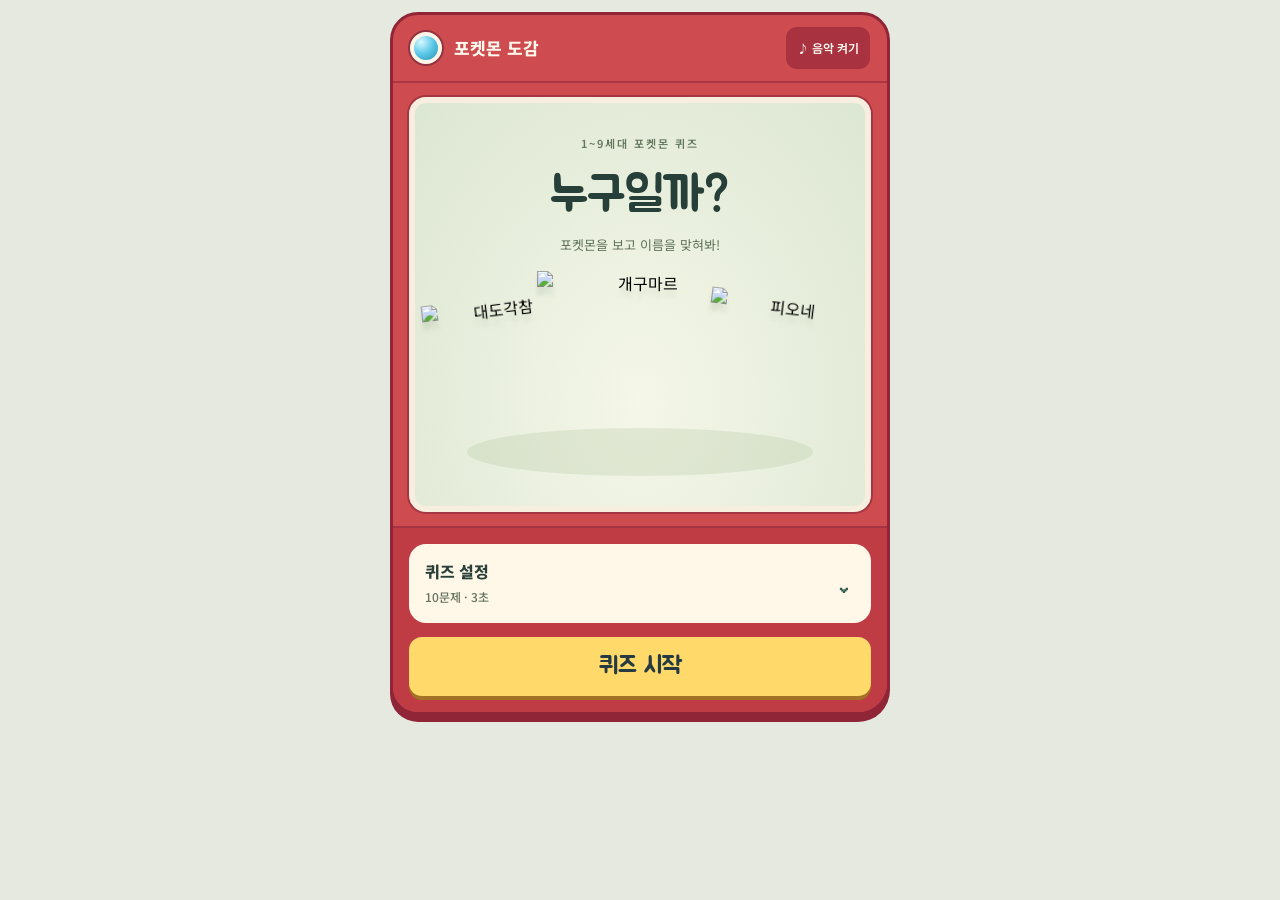
==== commit ccc890c3: "Expand quiz to all 1,025 Pokémon through generation nine and simplify settings" ====
--- a/pokemon-quiz/index.html
+++ b/pokemon-quiz/index.html
@@ -6,15 +6,15 @@
   <meta name="theme-color" content="#c74248">
   <meta name="apple-mobile-web-app-capable" content="yes">
   <meta name="apple-mobile-web-app-status-bar-style" content="default">
-  <meta name="description" content="1·2세대 포켓몬 사진을 보고 이름을 맞히는 포켓몬 도감 퀴즈.">
+  <meta name="description" content="1~9세대 포켓몬 1,025마리의 사진을 보고 이름을 맞히는 포켓몬 도감 퀴즈.">
   <title>누구일까? · 포켓몬 도감 퀴즈</title>
   <link rel="preconnect" href="https://fonts.googleapis.com">
   <link rel="preconnect" href="https://fonts.gstatic.com" crossorigin>
   <link rel="preconnect" href="https://cdn.jsdelivr.net" crossorigin>
-  <link rel="stylesheet" href="./pokedex.css?v=20261017">
+  <link rel="stylesheet" href="./pokedex.css?v=20261017-gen9">
 </head>
 <body>
-  <!-- POKEDEX_UI_20261017 -->
+  <!-- POKEDEX_GEN9_20261017 -->
   <main id="app" class="game-root">
     <section id="startScreen" class="scene start-scene active" aria-labelledby="gameTitle">
       <div class="start-panel">
@@ -22,7 +22,7 @@
 
         <div class="start-display">
           <div class="start-copy">
-            <span class="eyebrow">포켓몬 이름 맞히기</span>
+            <span class="eyebrow">1~9세대 포켓몬 퀴즈</span>
             <h1 id="gameTitle">누구일까?</h1><p>포켓몬을 보고 이름을 맞혀봐!</p>
           </div>
 
@@ -41,7 +41,7 @@
             <summary class="cursor-interaction">
   <span class="settings-heading">퀴즈 설정</span>
   <span class="option-chevron" aria-hidden="true">⌄</span>
-  <span id="optionSummaryText" class="settings-summary" aria-live="polite">10문제 · 3초 · 1+2세대</span>
+  <span id="optionSummaryText" class="settings-summary" aria-live="polite">10문제 · 3초</span>
 </summary>
 
 
@@ -62,15 +62,6 @@
                   <button class="cursor-interaction time-btn selected" data-time="3" role="radio" aria-checked="true">3초</button>
                   <button class="cursor-interaction time-btn" data-time="5" role="radio" aria-checked="false">5초</button>
                   <button class="cursor-interaction time-btn" data-time="10" role="radio" aria-checked="false">10초</button>
-                </div>
-              </div>
-
-              <div class="option-group">
-                <div class="menu-label">출제 범위</div>
-                <div id="generationButtons" class="gen-menu" role="radiogroup" aria-label="포켓몬 세대 선택">
-                  <button class="cursor-interaction gen-btn" data-gen="gen1" role="radio" aria-checked="false">1세대</button>
-                  <button class="cursor-interaction gen-btn" data-gen="gen2" role="radio" aria-checked="false">2세대</button>
-                  <button class="cursor-interaction gen-btn selected" data-gen="all" role="radio" aria-checked="true">1+2세대</button>
                 </div>
               </div>
             </div>
@@ -158,6 +149,6 @@
       </div>
     </section>
   </main>
-  <script src="./pokedex.js?v=20261017" defer></script>
+  <script src="./pokedex.js?v=20261017-gen9" defer></script>
 </body>
 </html>
--- a/pokemon-quiz/pokedex.css
+++ b/pokemon-quiz/pokedex.css
@@ -767,3 +767,6 @@
   height: 90%;
 }
 #app .dex-brand { font-family: 'Noto Sans KR', -apple-system, sans-serif; }
+@media (max-width: 360px) {
+  #app .answer-btn.long-label { font-size: 17px; }
+}
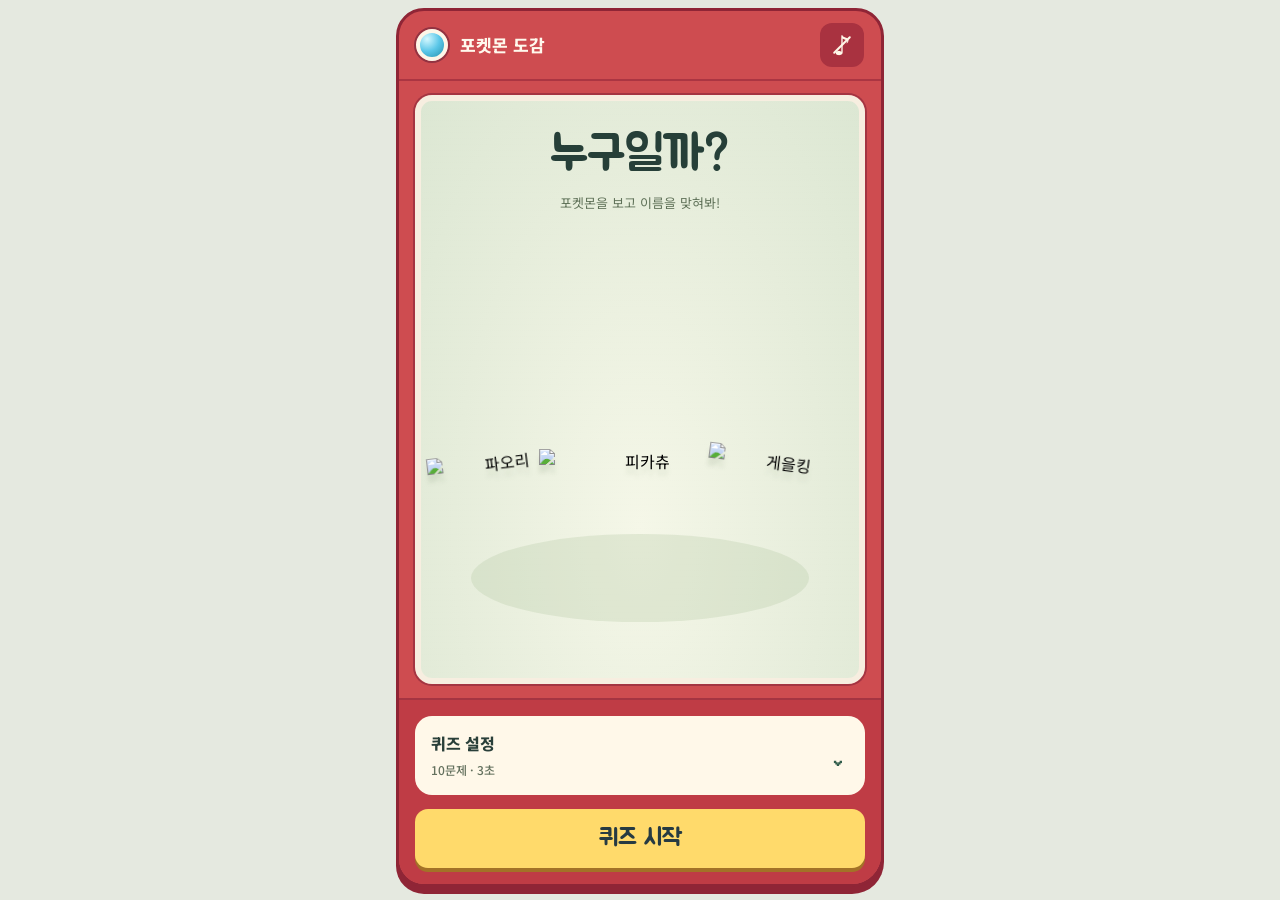
==== commit 77cc47a0: "Fix shared music toggle and fit all quiz screens within the viewport" ====
--- a/pokemon-quiz/index.html
+++ b/pokemon-quiz/index.html
@@ -11,18 +11,17 @@
   <link rel="preconnect" href="https://fonts.googleapis.com">
   <link rel="preconnect" href="https://fonts.gstatic.com" crossorigin>
   <link rel="preconnect" href="https://cdn.jsdelivr.net" crossorigin>
-  <link rel="stylesheet" href="./pokedex.css?v=20261017-gen9">
+  <link rel="stylesheet" href="./pokedex.css?v=20261017-audio-fit">
 </head>
 <body>
-  <!-- POKEDEX_GEN9_20261017 -->
+  <!-- POKEDEX_VIEWPORT_AUDIO_20261017 -->
   <main id="app" class="game-root">
     <section id="startScreen" class="scene start-scene active" aria-labelledby="gameTitle">
       <div class="start-panel">
-        <div class="start-top"><span class="status-light" aria-hidden="true"></span><span class="dex-brand">포켓몬 도감</span><button id="titleMusicButton" class="cursor-interaction title-music-btn" type="button" aria-pressed="false">♪ 음악 켜기</button></div>
+        <div class="start-top"><span class="status-light" aria-hidden="true"></span><span class="dex-brand">포켓몬 도감</span><button id="titleMusicButton" class="music-button cursor-interaction title-music-btn" type="button" aria-pressed="false">♪</button></div>
 
         <div class="start-display">
           <div class="start-copy">
-            <span class="eyebrow">1~9세대 포켓몬 퀴즈</span>
             <h1 id="gameTitle">누구일까?</h1><p>포켓몬을 보고 이름을 맞혀봐!</p>
           </div>
 
@@ -84,7 +83,7 @@
             <span class="hud-label">정답</span>
             <strong id="scoreText">0</strong>
           </div>
-          <button id="soundButton" class="cursor-interaction hud-btn sound" aria-label="소리 끄기">♪ ON</button>
+          <button id="soundButton" class="music-button cursor-interaction hud-btn sound" aria-label="소리 끄기">♪</button>
         </header>
 
         <div class="progress-line" aria-hidden="true"><div id="progressBar" class="progress-fill"></div></div>
@@ -149,6 +148,6 @@
       </div>
     </section>
   </main>
-  <script src="./pokedex.js?v=20261017-gen9" defer></script>
+  <script src="./pokedex.js?v=20261017-audio-fit" defer></script>
 </body>
 </html>
--- a/pokemon-quiz/pokedex.css
+++ b/pokemon-quiz/pokedex.css
@@ -770,3 +770,109 @@
 @media (max-width: 360px) {
   #app .answer-btn.long-label { font-size: 17px; }
 }
+
+html, body { height: 100%; overflow: hidden; overscroll-behavior: none; box-sizing: border-box; }
+body { position: fixed; inset: 0; }
+#app.game-root {
+  box-sizing: border-box;
+  height: calc(var(--app-height,100dvh) - env(safe-area-inset-top,0px) - env(safe-area-inset-bottom,0px));
+  min-height: 0;
+  max-height: none;
+  grid-template-rows: minmax(0,1fr);
+  padding: 8px 6px 13px;
+}
+#app > .scene { min-height: 0; max-height: 100%; }
+#app .start-panel, #app .game-frame, #app .result-panel { min-height: 0; max-height: 100%; }
+#app .start-top { flex-shrink: 0; }
+#app .start-display { min-height: 0; }
+#app .start-copy { flex-shrink: 0; }
+#app .starter-stage.dex-hero { min-height: 0; }
+#app .dex-hero .hero-slot { max-height: 76%; }
+#app .dex-hero .hero-center { max-height: 90%; bottom: 6%; }
+#app .dex-hero .hero-left, #app .dex-hero .hero-right { bottom: 18%; }
+#app .options-body { max-height: min(196px,calc(var(--app-height,100dvh) - 350px)); overflow-y: auto; scrollbar-width: none; overscroll-behavior: contain; }
+#app .options-body::-webkit-scrollbar { display: none; }
+#app .battle-stage { min-height: 0; }
+#app .pokemon-stage { min-height: 0; height: auto; }
+#app .result-screen { flex-shrink: 0; }
+#app .dex-review { display: flex; flex-direction: column; min-height: 0; }
+#app .dex-review-heading, #app .dex-review-filters, #app .dex-review-pages { flex-shrink: 0; }
+#app .dex-review-list { flex: 1; min-height: 0; display: grid; grid-template-rows: repeat(3,minmax(0,1fr)); }
+#app .dex-review-item { min-height: 0; height: 100%; }
+#app .dex-review-empty { min-height: 0; grid-row: 1 / -1; }
+#app .result-actions { flex-shrink: 0; }
+#app .music-button {
+  position: relative; display: grid; place-items: center; flex: 0 0 44px;
+  width: 44px; min-width: 44px; height: 44px; min-height: 44px;
+  padding: 0; border: 0; border-radius: 12px;
+  font: 500 27px/1 system-ui,sans-serif;
+  background: #a93240; color: #fff8e9;
+}
+#app .music-button[aria-pressed="true"] { background: #315d4b; color: #fffdf2; }
+#app .music-button[aria-pressed="false"]::after { content: ''; position: absolute; width: 24px; height: 2px; background: currentColor; transform: rotate(-45deg); border-radius: 2px; }
+#app .hud { grid-template-columns: 48px minmax(0,1fr) 70px 44px; }
+#app .hud .music-button { align-self: center; background: #f4ead6; color: #5c6a59; }
+#app .hud .music-button[aria-pressed="true"] { background: #315d4b; color: #fffdf2; }
+#app .start-copy h1 { margin-top: 0; }
+@media (max-height: 740px) {
+  #app .start-top { min-height: 56px; padding: 7px 14px; }
+  #app .start-copy { padding-top: 19px; }
+  #app .start-copy h1 { font-size: 43px; margin-bottom: 8px; }
+  #app .start-controls { padding: 12px; }
+  #app .game-options > summary { min-height: 67px; padding: 12px 14px; }
+  #app .start-btn { min-height: 53px; margin-top: 12px; }
+  #app .game-frame { padding: 8px; }
+  #app .battle-stage { padding: 10px; }
+  #app .message-line { min-height: 56px; font-size: 22px; padding: 8px 0 12px; }
+  #app .answer-menu { min-height: 122px; height: 122px; grid-template-rows: repeat(2,minmax(0,1fr)); }
+  #app .answer-btn { min-height: 0; padding: 10px 5px; }
+  #app .result-screen { margin: 12px 12px 7px; padding: 10px; }
+  #app .result-screen h2 { font-size: 27px; margin-bottom: 5px; }
+  #app .result-score { min-height: 46px; }
+  #app .result-score strong { font-size: 41px; }
+  #app .result-screen p { display: none; }
+  #app .result-stats { margin-top: 5px; }
+  #app .dex-review { margin: 0 12px 9px; padding: 10px; }
+  #app .dex-review-heading { margin-bottom: 7px; }
+  #app .result-actions { padding: 8px 12px 12px; }
+  #app #retryButton { min-height: 48px; font-size: 22px; }
+}
+@media (max-height: 600px) {
+  #app .start-copy { padding-top: 12px; }
+  #app .start-copy h1 { font-size: 36px; }
+  #app .start-copy p { font-size: 12px; }
+  #app .start-display { margin: 10px 12px; border-width: 5px; }
+  #app .game-options > summary { min-height: 61px; }
+  #app .hud { margin-bottom: 6px; }
+  #app .hud-btn, #app .hud-center, #app .hud-score { min-height: 44px; }
+  #app .progress-line { margin-bottom: 6px; }
+  #app .streak-line { margin-bottom: 5px; }
+  #app .timer-panel { margin: 9px 0 5px; }
+  #app .message-line { min-height: 48px; font-size: 21px; }
+  #app .answer-menu { min-height: 112px; height: 112px; }
+  #app .answer-btn { font-size: 19px; }
+  #app .dex-review-item img { width: 36px; height: 36px; }
+  #app .dex-review-item { grid-template-columns: 18px 36px minmax(0,1fr) auto; }
+  #app .dex-review-info strong { font-size: 13px; }
+}
+@media (max-height: 500px) and (min-width: 640px) {
+  #app.game-root { max-width: 900px; padding: 6px 10px 11px; }
+  #app .start-panel { display: grid; grid-template-columns: minmax(0,1fr) minmax(270px,.85fr); grid-template-rows: 56px minmax(0,1fr); }
+  #app .start-top { grid-column: 1 / -1; }
+  #app .start-display { margin: 10px; }
+  #app .start-copy { padding-top: 14px; }
+  #app .start-copy h1 { font-size: 37px; }
+  #app .start-controls { align-self: stretch; display: flex; flex-direction: column; justify-content: center; margin: 0; border: 0; }
+  #app .options-body { max-height: 153px; }
+  #app .battle-stage { display: grid; grid-template-columns: minmax(0,1fr) minmax(0,1fr); grid-template-rows: 20px 26px minmax(0,1fr); gap: 7px 12px; }
+  #app .pokemon-stage { grid-column: 1; grid-row: 1 / 4; height: 100%; }
+  #app .streak-line { grid-column: 2; grid-row: 1; margin: 0; }
+  #app .timer-panel { grid-column: 2; grid-row: 2; margin: 0; }
+  #app .command-box { grid-column: 2; grid-row: 3; display: flex; flex-direction: column; min-height: 0; }
+  #app .message-line { min-height: 49px; padding: 5px 0; }
+  #app .answer-menu { flex: 1; min-height: 112px; height: auto; }
+  #app .result-panel { display: grid; grid-template-columns: minmax(0,.8fr) minmax(0,1fr); grid-template-rows: minmax(0,1fr) 65px; }
+  #app .result-screen { grid-column: 1; grid-row: 1; align-self: center; }
+  #app .dex-review { grid-column: 2; grid-row: 1 / 3; margin: 12px 12px 12px 0; }
+  #app .result-actions { grid-column: 1; grid-row: 2; margin: 0; }
+}
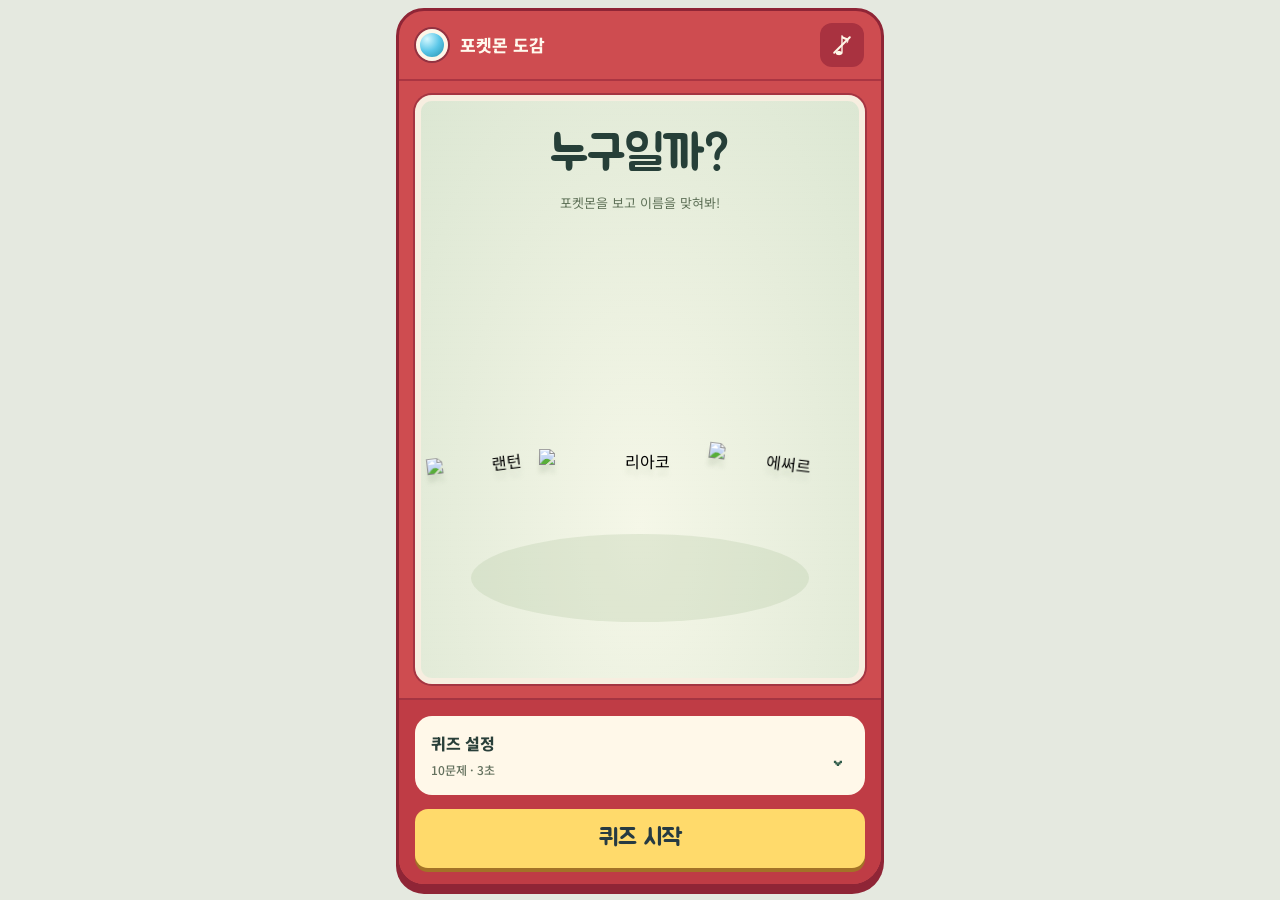
==== commit b1cf3790: "Refine answer feedback with subtle status badges and answer highlighting" ====
--- a/pokemon-quiz/index.html
+++ b/pokemon-quiz/index.html
@@ -11,10 +11,10 @@
   <link rel="preconnect" href="https://fonts.googleapis.com">
   <link rel="preconnect" href="https://fonts.gstatic.com" crossorigin>
   <link rel="preconnect" href="https://cdn.jsdelivr.net" crossorigin>
-  <link rel="stylesheet" href="./pokedex.css?v=20261017-audio-fit">
+  <link rel="stylesheet" href="./pokedex.css?v=20261017-feedback">
 </head>
 <body>
-  <!-- POKEDEX_VIEWPORT_AUDIO_20261017 -->
+  <!-- POKEDEX_REFINED_FEEDBACK_20261017 -->
   <main id="app" class="game-root">
     <section id="startScreen" class="scene start-scene active" aria-labelledby="gameTitle">
       <div class="start-panel">
@@ -148,6 +148,6 @@
       </div>
     </section>
   </main>
-  <script src="./pokedex.js?v=20261017-audio-fit" defer></script>
+  <script src="./pokedex.js?v=20261017-feedback" defer></script>
 </body>
 </html>
--- a/pokemon-quiz/pokedex.css
+++ b/pokemon-quiz/pokedex.css
@@ -876,3 +876,53 @@
   #app .dex-review { grid-column: 2; grid-row: 1 / 3; margin: 12px 12px 12px 0; }
   #app .result-actions { grid-column: 1; grid-row: 2; margin: 0; }
 }
+
+#app .feedback-stamp {
+  left: auto; top: 12px; right: 12px; bottom: auto;
+  border: 0; border-radius: 999px;
+  padding: 8px 12px;
+  font: 700 13px/1.3 'Noto Sans KR',sans-serif;
+  letter-spacing: 0;
+  transform: translateY(3px);
+  opacity: 0;
+  background: #edf5e9;
+  color: #315d4b;
+  box-shadow: 0 2px 7px #273c3010;
+  pointer-events: none;
+}
+#app .feedback-stamp.correct { color: #315d4b; background: #edf5e9; }
+#app .feedback-stamp.wrong { color: #925346; background: #f9ede7; }
+#app .feedback-stamp.show { animation: feedback-settle .15s ease-out both; }
+#app .pokemon-stage[data-feedback="correct"] { box-shadow: inset 0 0 0 2px #a9c6a09c; }
+#app .pokemon-stage[data-feedback="wrong"] { box-shadow: inset 0 0 0 2px #dbbbb076; }
+#app .spark-layer { display: none; }
+#app .battle-stage.question-in::before { display: none; }
+#app .message-line.is-feedback {
+  display: flex; flex-direction: row; justify-content: center; align-items: center;
+  gap: 8px; color: #293f39;
+}
+#app .feedback-caption { font: 500 13px/1.4 'Noto Sans KR',sans-serif; color: #6a7864; white-space: nowrap; }
+#app .feedback-name { font: 700 21px/1.4 'Noto Sans KR',sans-serif; color: #293f39; letter-spacing: -.4px; }
+#app .answer-btn.correct {
+  color: #315d4b; background: #e7f0e2;
+  border-color: #a9c6a0 !important; box-shadow: none;
+}
+#app .answer-btn.wrong {
+  color: #925346; background: #f4e8e2;
+  border-color: #dcb9ad !important; box-shadow: none;
+}
+#app .answer-btn.dimmed { color: #7f8779; background: #f5f3ea; border-color: #e4e5d9 !important; box-shadow: none; }
+#app .answer-btn.correct::after, #app .answer-btn.wrong::after {
+  position: absolute; top: 4px; right: 8px;
+  font: 700 11px/1.2 system-ui,sans-serif;
+}
+#app .answer-btn.correct::after { content: '✓'; }
+#app .answer-btn.wrong::after { content: '×'; }
+@keyframes feedback-settle { from { opacity: 0; transform: translateY(3px); } to { opacity: 1; transform: none; } }
+@media(max-width:360px) {
+  #app .feedback-name { font-size: 18px; }
+  #app .feedback-caption { font-size: 12px; }
+}
+@media(prefers-reduced-motion:reduce) {
+  #app .feedback-stamp.show { animation: none; opacity: 1; transform: none; }
+}
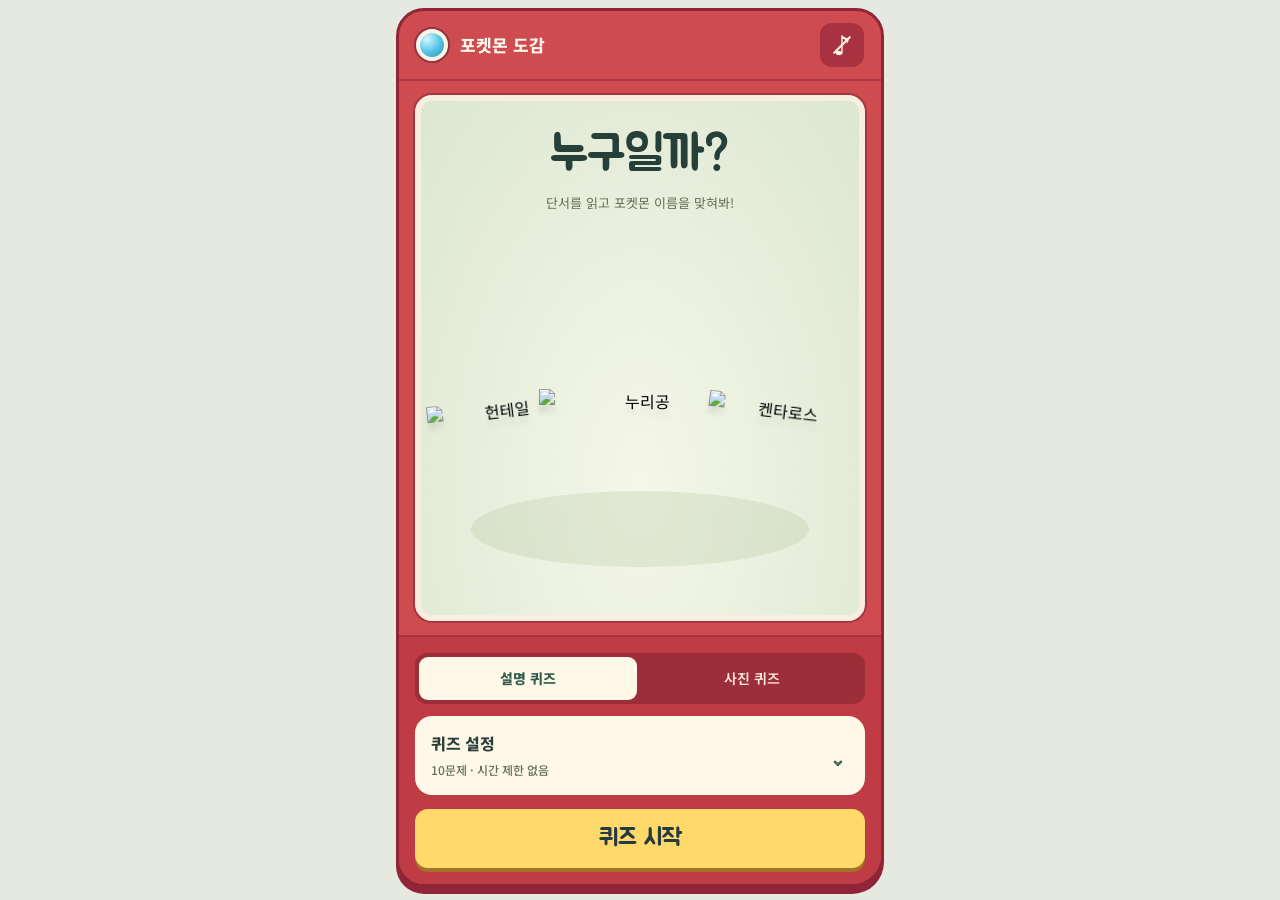
==== commit 5711f5e9: "Add 1,025 description-based Pokémon questions with untimed multiple-choice play" ====
--- a/pokemon-quiz/index.html
+++ b/pokemon-quiz/index.html
@@ -6,15 +6,15 @@
   <meta name="theme-color" content="#c74248">
   <meta name="apple-mobile-web-app-capable" content="yes">
   <meta name="apple-mobile-web-app-status-bar-style" content="default">
-  <meta name="description" content="1~9세대 포켓몬 1,025마리의 사진을 보고 이름을 맞히는 포켓몬 도감 퀴즈.">
+  <meta name="description" content="1,025문항의 설명 퀴즈와 사진 퀴즈로 즐기는 포켓몬 도감.">
   <title>누구일까? · 포켓몬 도감 퀴즈</title>
   <link rel="preconnect" href="https://fonts.googleapis.com">
   <link rel="preconnect" href="https://fonts.gstatic.com" crossorigin>
   <link rel="preconnect" href="https://cdn.jsdelivr.net" crossorigin>
-  <link rel="stylesheet" href="./pokedex.css?v=20261017-feedback">
+  <link rel="stylesheet" href="./pokedex.css?v=20261017-clues">
 </head>
 <body>
-  <!-- POKEDEX_REFINED_FEEDBACK_20261017 -->
+  <!-- POKEDEX_CLUE_QUIZ_20261017 -->
   <main id="app" class="game-root">
     <section id="startScreen" class="scene start-scene active" aria-labelledby="gameTitle">
       <div class="start-panel">
@@ -34,6 +34,11 @@
         </div>
 
         <div class="start-controls">
+<div class="quiz-mode-switch" role="group" aria-label="퀴즈 방식">
+  <button type="button" class="cursor-interaction" data-quiz-mode="description" aria-pressed="true">설명 퀴즈</button>
+  <button type="button" class="cursor-interaction" data-quiz-mode="photo" aria-pressed="false">사진 퀴즈</button>
+</div>
+
           
 
           <details id="gameOptions" class="game-options">
@@ -93,6 +98,7 @@
 
           <div id="pokemonCard" class="pokemon-stage" aria-live="polite">
             <div class="scan-grid" aria-hidden="true"></div>
+<div id="cluePrompt" hidden role="group" aria-label="문제 설명" aria-live="polite"></div>
             <div id="loadingBadge" class="loading-badge">포켓몬을 찾는 중…</div>
             <img id="pokemonImage" alt="문제 포켓몬" draggable="false" />
             <div id="sparkLayer" class="spark-layer" aria-hidden="true"></div>
@@ -148,6 +154,7 @@
       </div>
     </section>
   </main>
-  <script src="./pokedex.js?v=20261017-feedback" defer></script>
+  <script src="./question-bank.js?v=20261017-clues" defer></script>
+  <script src="./pokedex.js?v=20261017-clues" defer></script>
 </body>
 </html>
--- a/pokemon-quiz/pokedex.css
+++ b/pokemon-quiz/pokedex.css
@@ -926,3 +926,27 @@
 @media(prefers-reduced-motion:reduce) {
   #app .feedback-stamp.show { animation: none; opacity: 1; transform: none; }
 }
+
+#app .quiz-mode-switch { display: grid; grid-template-columns: repeat(2,minmax(0,1fr)); gap: 6px; background: #9c2e39; border-radius: 12px; padding: 4px; margin-bottom: 12px; flex-shrink: 0; }
+#app .quiz-mode-switch button { min-height: 43px; background: transparent; color: #ffe8dd; font: 600 14px/1.3 'Noto Sans KR',sans-serif; border: 0; border-radius: 9px; padding: 8px 4px; }
+#app .quiz-mode-switch button[aria-pressed="true"] { background: #fff8e9; color: #315d4b; font-weight: 800; }
+#app .option-group[hidden], #app .timer-panel[hidden] { display: none !important; }
+#app .options-body { max-height: clamp(80px,calc(var(--app-height,100dvh) - 430px),170px); }
+#app #cluePrompt { position: absolute; inset: 17px 20px; display: flex; flex-direction: column; justify-content: center; gap: 13px; overflow: hidden; font: 600 22px/1.65 'Noto Sans KR',sans-serif; color: #2c4438; letter-spacing: -.4px; }
+#app #cluePrompt[hidden] { display: none; }
+#app #cluePrompt p { position: relative; margin: 0; padding-left: 15px; white-space: pre-line; word-break: keep-all; }
+#app #cluePrompt p::before { content: ''; position: absolute; left: 0; top: .7em; width: 5px; height: 5px; border-radius: 50%; background: #95b387; }
+#app[data-quiz-mode="description"] #pokemonImage { display: none !important; }
+#app[data-quiz-mode="description"] .scan-grid { opacity: .18; }
+#app[data-quiz-mode="description"] .pokemon-stage::after { display: none; }
+#app[data-quiz-mode="description"] .feedback-stamp { display: none; }
+#app[data-quiz-mode="description"] .pokemon-stage { background: #e8efdf; }
+#app[data-quiz-mode="description"] .message-line { font: 600 17px/1.4 'Noto Sans KR',sans-serif; }
+@media(max-height:600px) { #app #cluePrompt { inset: 12px 14px; gap: 8px; line-height: 1.5; } }
+@media(max-height:500px) and (min-width:640px) {
+  #app .quiz-mode-switch { margin-bottom: 9px; }
+  #app #cluePrompt { inset: 16px; gap: 13px; }
+  #app[data-quiz-mode="description"] .battle-stage { grid-template-rows: 20px minmax(0,1fr); }
+  #app[data-quiz-mode="description"] .pokemon-stage { grid-row: 1 / 3; }
+  #app[data-quiz-mode="description"] .command-box { grid-row: 2; }
+}
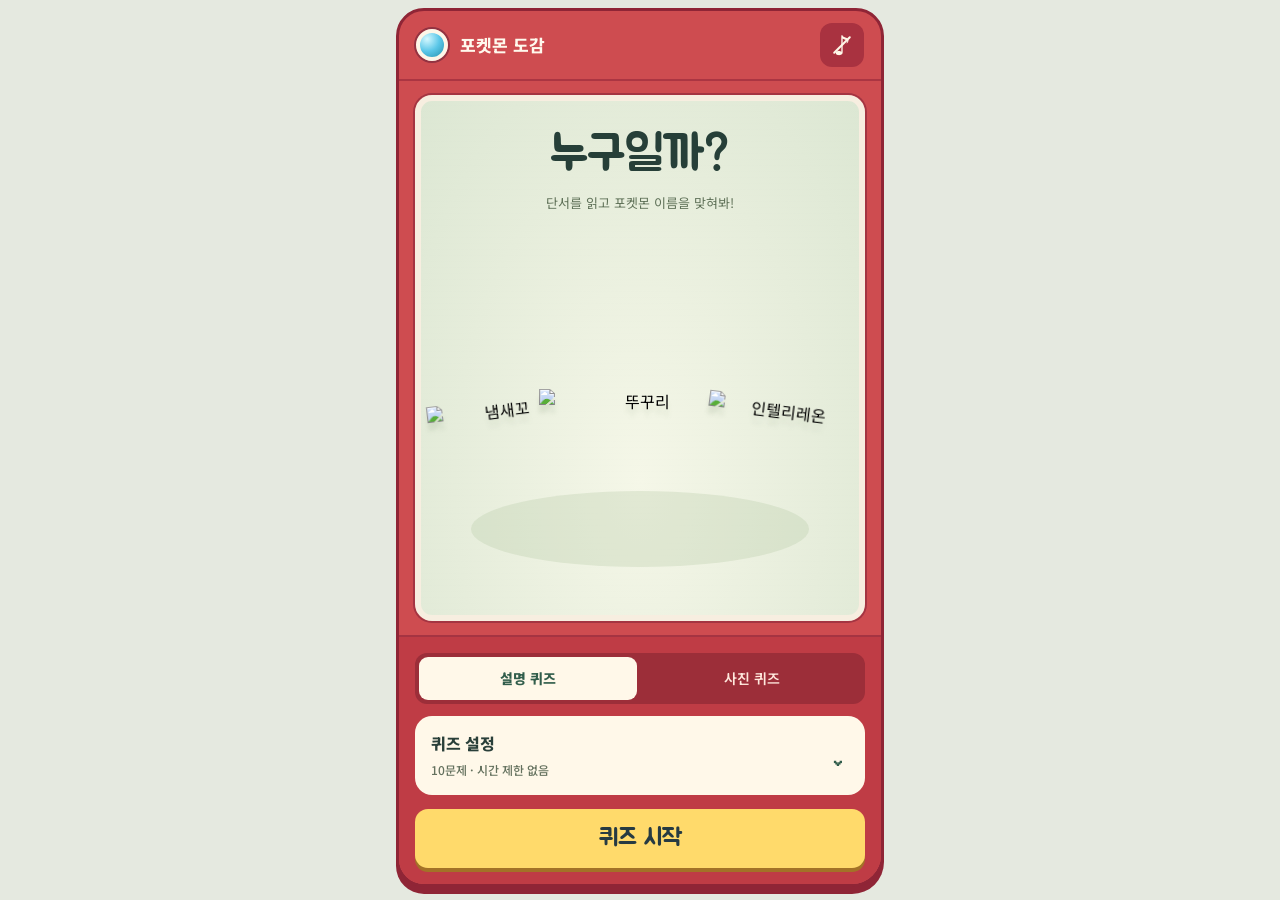
==== commit 42b7ce5b: "Show clue quiz silhouettes and replace evolution-name hints" ====
--- a/pokemon-quiz/index.html
+++ b/pokemon-quiz/index.html
@@ -11,7 +11,7 @@
   <link rel="preconnect" href="https://fonts.googleapis.com">
   <link rel="preconnect" href="https://fonts.gstatic.com" crossorigin>
   <link rel="preconnect" href="https://cdn.jsdelivr.net" crossorigin>
-  <link rel="stylesheet" href="./pokedex.css?v=20261017-clues">
+  <link rel="stylesheet" href="./pokedex.css?v=20261017-shadow">
 </head>
 <body>
   <!-- POKEDEX_CLUE_QUIZ_20261017 -->
@@ -98,6 +98,7 @@
 
           <div id="pokemonCard" class="pokemon-stage" aria-live="polite">
             <div class="scan-grid" aria-hidden="true"></div>
+<div id="clueArtwork" class="clue-artwork" hidden><img id="clueSilhouette" alt="정체를 맞혀 볼 포켓몬의 실루엣" draggable="false" /></div>
 <div id="cluePrompt" hidden role="group" aria-label="문제 설명" aria-live="polite"></div>
             <div id="loadingBadge" class="loading-badge">포켓몬을 찾는 중…</div>
             <img id="pokemonImage" alt="문제 포켓몬" draggable="false" />
@@ -154,7 +155,7 @@
       </div>
     </section>
   </main>
-  <script src="./question-bank.js?v=20261017-clues" defer></script>
-  <script src="./pokedex.js?v=20261017-clues" defer></script>
+  <script src="./question-bank.js?v=20261017-shadow" defer></script>
+  <script src="./pokedex.js?v=20261017-shadow" defer></script>
 </body>
 </html>
--- a/pokemon-quiz/pokedex.css
+++ b/pokemon-quiz/pokedex.css
@@ -950,3 +950,13 @@
   #app[data-quiz-mode="description"] .pokemon-stage { grid-row: 1 / 3; }
   #app[data-quiz-mode="description"] .command-box { grid-row: 2; }
 }
+
+/* Silhouette above the description; colors return only after answering. */
+#app .clue-artwork { position: absolute; inset: 10px 18px 62%; display: grid; place-items: center; pointer-events: none; }
+#app .clue-artwork[hidden] { display: none; }
+#app #clueSilhouette { display: block; width: 100%; height: 100%; min-height: 0; object-fit: contain; filter: brightness(0); opacity: 0; transform: translateY(3px); transition: opacity .18s ease,transform .18s ease; }
+#app .clue-artwork.is-ready #clueSilhouette { opacity: .84; transform: none; }
+#app .clue-artwork.is-revealed #clueSilhouette { filter: none; opacity: 1; }
+#app[data-quiz-mode="description"] #cluePrompt { inset: 40% 20px 12px; gap: 9px; line-height: 1.5; }
+@media(max-height:600px) { #app[data-quiz-mode="description"] #cluePrompt { inset: 40% 14px 10px; gap: 7px; line-height: 1.4; } }
+@media(prefers-reduced-motion:reduce) { #app #clueSilhouette { transition: none; transform: none; } }
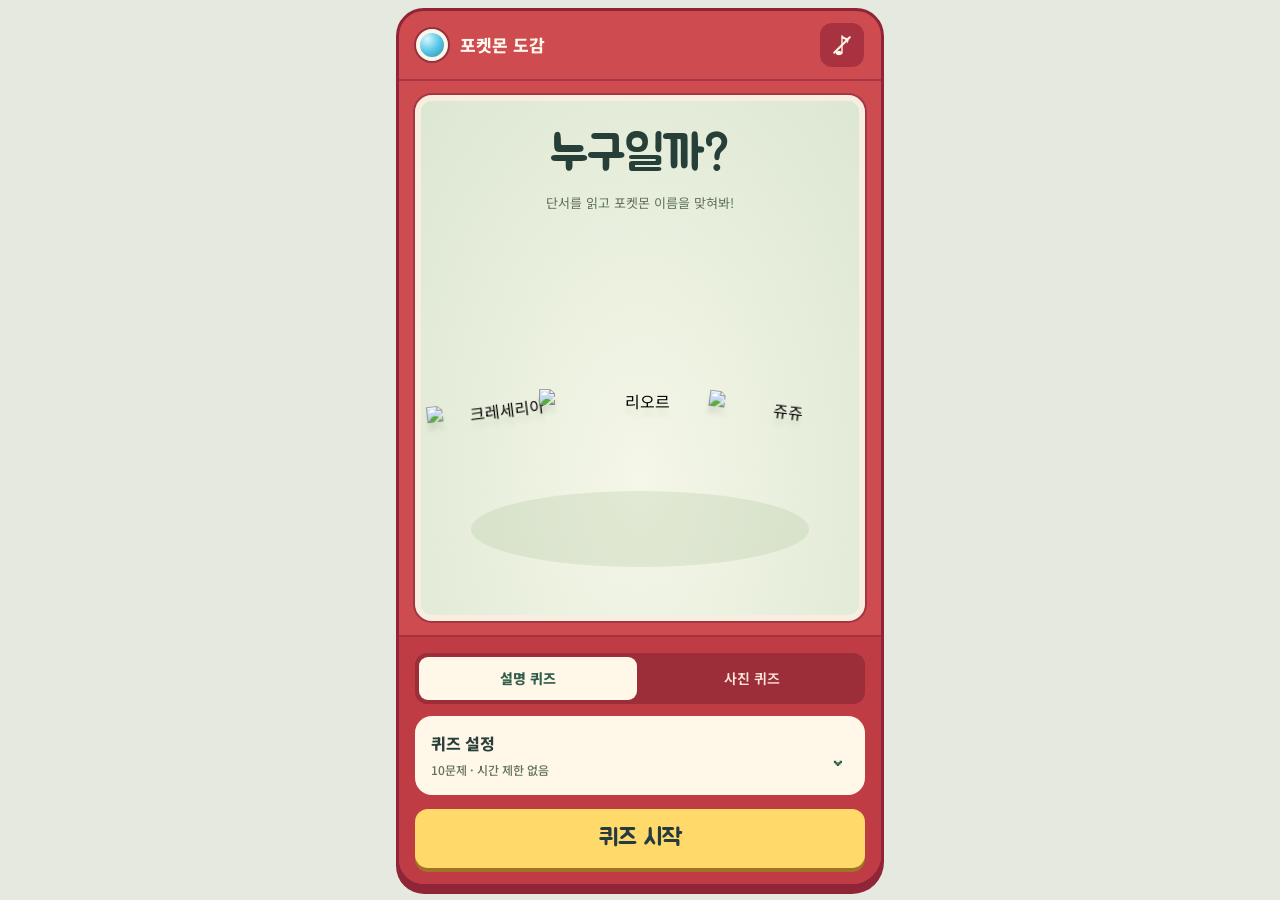
==== commit 9968323c: "Prevent duplicate clue lines and refresh quiz assets" ====
--- a/pokemon-quiz/index.html
+++ b/pokemon-quiz/index.html
@@ -11,7 +11,7 @@
   <link rel="preconnect" href="https://fonts.googleapis.com">
   <link rel="preconnect" href="https://fonts.gstatic.com" crossorigin>
   <link rel="preconnect" href="https://cdn.jsdelivr.net" crossorigin>
-  <link rel="stylesheet" href="./pokedex.css?v=20261017-shadow">
+  <link rel="stylesheet" href="./pokedex.css?v=20261017-clue-fix">
 </head>
 <body>
   <!-- POKEDEX_CLUE_QUIZ_20261017 -->
@@ -155,7 +155,7 @@
       </div>
     </section>
   </main>
-  <script src="./question-bank.js?v=20261017-shadow" defer></script>
-  <script src="./pokedex.js?v=20261017-shadow" defer></script>
+  <script src="./question-bank.js?v=20261017-clue-fix" defer></script>
+  <script src="./pokedex.js?v=20261017-clue-fix" defer></script>
 </body>
 </html>
